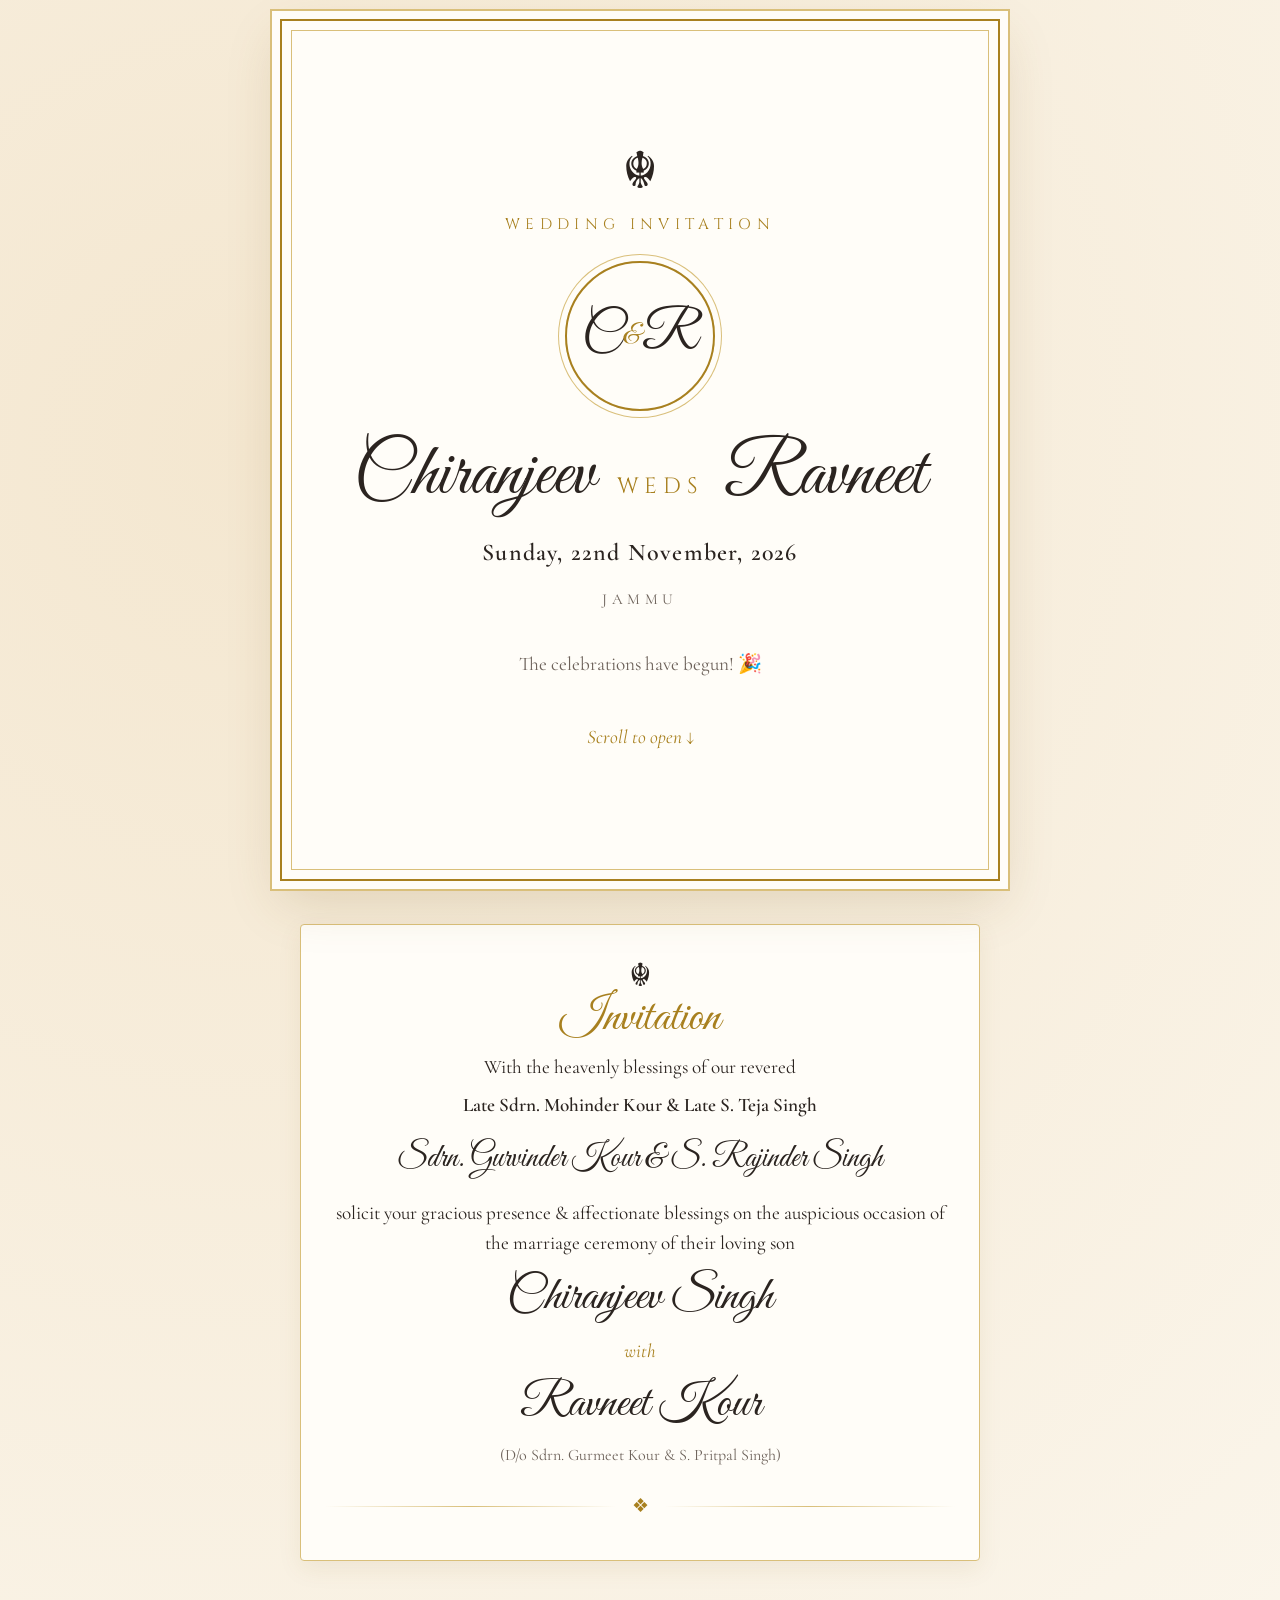
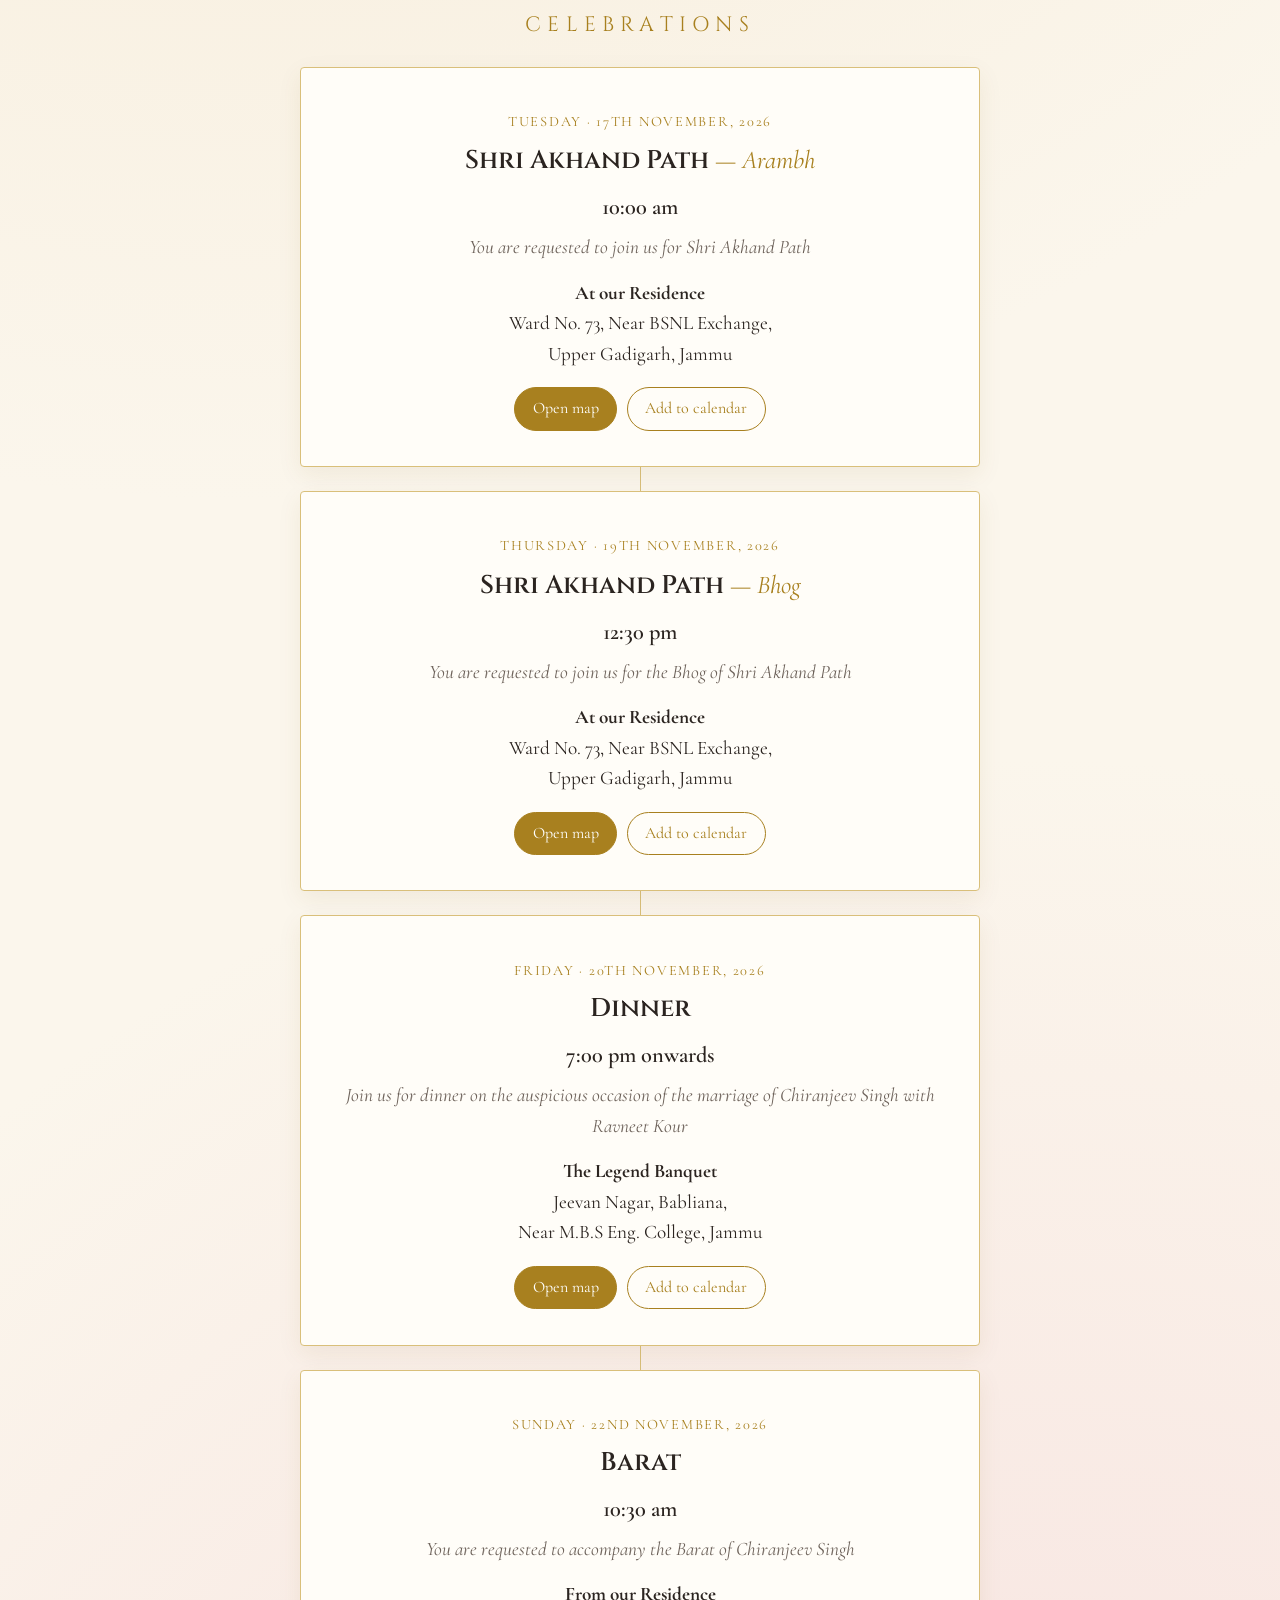
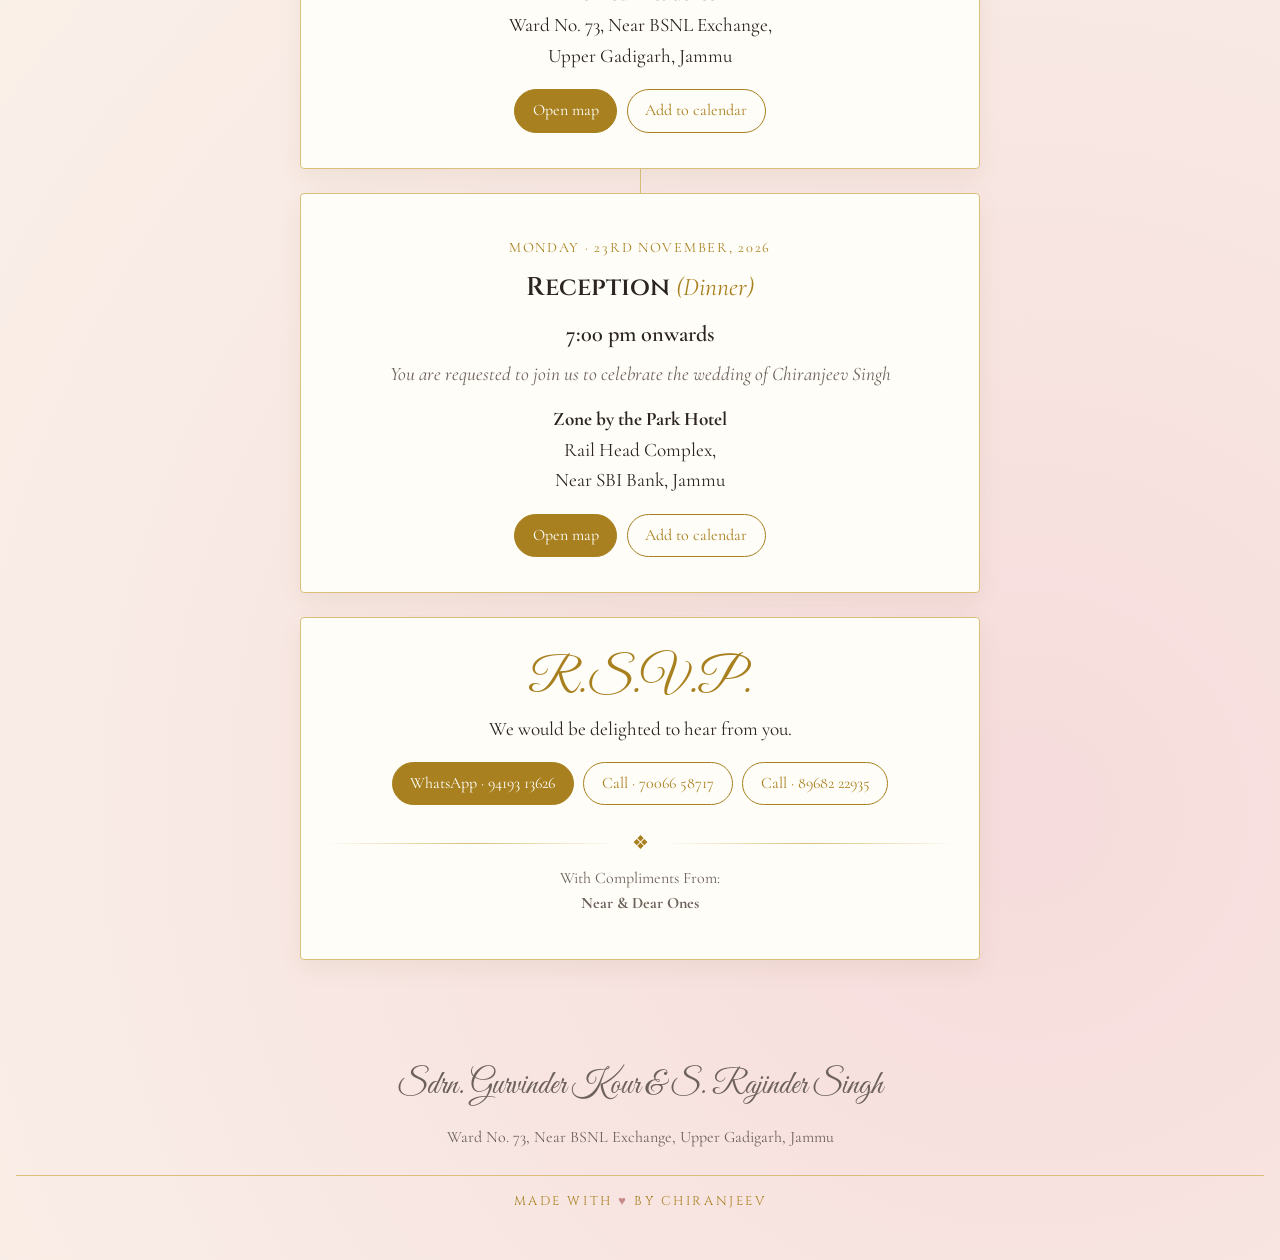
==== index.html @ e390019a "Update index.html" ====
<!DOCTYPE html>
<html lang="en">
<head>
  <meta charset="UTF-8">
  <meta name="viewport" content="width=device-width, initial-scale=1">
  <title>Chiranjeev weds Ravneet · Wedding Invitation</title>
  <meta name="description" content="You are warmly invited to the wedding of Chiranjeev Singh & Ravneet Kour — 17th to 23rd November, 2026, Jammu.">
  <meta name="robots" content="noindex, nofollow">
  <meta property="og:title" content="Chiranjeev weds Ravneet">
  <meta property="og:description" content="Wedding Invitation · 20th–23rd November, 2026 · Jammu">
  <meta property="og:type" content="website">
  <link rel="preconnect" href="https://fonts.googleapis.com">
  <link rel="preconnect" href="https://fonts.gstatic.com" crossorigin>
  <link href="https://fonts.googleapis.com/css2?family=Cormorant+Garamond:ital,wght@0,400;0,600;1,400&family=Great+Vibes&family=Cinzel:wght@400;600&display=swap" rel="stylesheet">
  <link rel="stylesheet" href="style.css">
</head>
<body>

  <!-- Cover -->
  <header class="cover">
    <div class="frame">
      <div class="khanda">☬</div>
      <p class="eyebrow">Wedding Invitation</p>
      <div class="monogram"><span>C</span><i>&amp;</i><span>R</span></div>
      <h1 class="names">Chiranjeev <small>weds</small> Ravneet</h1>
      <p class="date">Sunday, 22nd November, 2026</p>
      <p class="place">Jammu</p>
      <div id="countdown" class="countdown" aria-live="polite"></div>
      <a href="#invitation" class="scroll-hint">Scroll to open ↓</a>
    </div>
  </header>

  <main>
    <!-- Invitation text -->
    <section id="invitation" class="card reveal">
      <div class="khanda sm">☬</div>
      <h2 class="script">Invitation</h2>
      <p>With the heavenly blessings of our revered</p>
      <p class="strong">Late Sdrn. Mohinder Kour &amp; Late S. Teja Singh</p>
      <p class="script-line">Sdrn. Gurvinder Kour &amp; S. Rajinder Singh</p>
      <p>solicit your gracious presence &amp; affectionate blessings on the auspicious occasion of the marriage ceremony of their loving son</p>
      <p class="script-name">Chiranjeev Singh</p>
      <p class="with">with</p>
      <p class="script-name">Ravneet Kour</p>
      <p class="small">(D/o Sdrn. Gurmeet Kour &amp; S. Pritpal Singh)</p>
      <div class="divider"><span>❖</span></div>
    </section>

    <!-- Events -->
    <h2 class="section-title reveal">Celebrations</h2>
    <div class="timeline">

      <article class="event reveal" data-key="akhand-arambh">
        <p class="when">Tuesday · 17th November, 2026</p>
        <h3>Shri Akhand Path <em>— Arambh</em></h3>
        <p class="time">10:00 am</p>
        <p class="invite">You are requested to join us for Shri Akhand Path</p>
        <p class="venue"><b>At our Residence</b><br>Ward No. 73, Near BSNL Exchange,<br>Upper Gadigarh, Jammu</p>
        <div class="actions">
          <a class="btn" target="_blank" rel="noopener" data-map="MRFR+88R, RS Pura Rd, Satwari, Jeevan Nagar, Jammu, Jammu and Kashmir 181101">Open map</a>
          <button class="btn ghost" data-cal="akhand-arambh">Add to calendar</button>
        </div>
      </article>

      <article class="event reveal" data-key="akhand-bhog">
        <p class="when">Thursday · 19th November, 2026</p>
        <h3>Shri Akhand Path <em>— Bhog</em></h3>
        <p class="time">12:30 pm</p>
        <p class="invite">You are requested to join us for the Bhog of Shri Akhand Path</p>
        <p class="venue"><b>At our Residence</b><br>Ward No. 73, Near BSNL Exchange,<br>Upper Gadigarh, Jammu</p>
        <div class="actions">
          <a class="btn" target="_blank" rel="noopener" data-map="MRFR+88R, RS Pura Rd, Satwari, Jeevan Nagar, Jammu, Jammu and Kashmir 181101">Open map</a>
          <button class="btn ghost" data-cal="akhand-bhog">Add to calendar</button>
        </div>
      </article>

      <article class="event reveal" data-key="dinner">
        <p class="when">Friday · 20th November, 2026</p>
        <h3>Dinner</h3>
        <p class="time">7:00 pm onwards</p>
        <p class="invite">Join us for dinner on the auspicious occasion of the marriage of Chiranjeev Singh with Ravneet Kour</p>
        <p class="venue"><b>The Legend Banquet</b><br>Jeevan Nagar, Babliana,<br>Near M.B.S Eng. College, Jammu</p>
        <div class="actions">
          <a class="btn" target="_blank" rel="noopener" data-map="The Legend Banquet, Jeevan Nagar, Babliana, Near MBS Engineering College, Jammu">Open map</a>
          <button class="btn ghost" data-cal="dinner">Add to calendar</button>
        </div>
      </article>

      <article class="event reveal" data-key="barat">
        <p class="when">Sunday · 22nd November, 2026</p>
        <h3>Barat</h3>
        <p class="time">10:30 am</p>
        <p class="invite">You are requested to accompany the Barat of Chiranjeev Singh</p>
        <p class="venue"><b>From our Residence</b><br>Ward No. 73, Near BSNL Exchange,<br>Upper Gadigarh, Jammu</p>
        <div class="actions">
          <a class="btn" target="_blank" rel="noopener" data-map="MRFR+88R, RS Pura Rd, Satwari, Jeevan Nagar, Jammu, Jammu and Kashmir 181101">Open map</a>
          <button class="btn ghost" data-cal="barat">Add to calendar</button>
        </div>
      </article>

      <article class="event reveal" data-key="reception">
        <p class="when">Monday · 23rd November, 2026</p>
        <h3>Reception <em>(Dinner)</em></h3>
        <p class="time">7:00 pm onwards</p>
        <p class="invite">You are requested to join us to celebrate the wedding of Chiranjeev Singh</p>
        <p class="venue"><b>Zone by the Park Hotel</b><br>Rail Head Complex,<br>Near SBI Bank, Jammu</p>
        <div class="actions">
          <a class="btn" target="_blank" rel="noopener" data-map="Zone by The Park Hotel, Rail Head Complex, Near SBI Bank, Jammu">Open map</a>
          <button class="btn ghost" data-cal="reception">Add to calendar</button>
        </div>
      </article>
    </div>

    <!-- RSVP -->
    <section class="card reveal" id="rsvp">
      <h2 class="script">R.S.V.P.</h2>
      <p>We would be delighted to hear from you.</p>
      <div class="actions center">
        <a class="btn" data-wa="919419313626">WhatsApp · 94193 13626</a>
        <a class="btn ghost" href="tel:+917006658717">Call · 70066 58717</a>
        <a class="btn ghost" href="tel:+918968222935">Call · 89682 22935</a>
      </div>
      <div class="divider"><span>❖</span></div>
      <p class="small">With Compliments From:<br><b>Near &amp; Dear Ones</b></p>
    </section>
  </main>

  <footer>
    <p class="script-line">Sdrn. Gurvinder Kour &amp; S. Rajinder Singh</p>
    <p class="small">Ward No. 73, Near BSNL Exchange, Upper Gadigarh, Jammu</p>
    <p class="credit">Made with <span class="heart">♥</span> by Chiranjeev</p>
  </footer>

  <script src="script.js"></script>
</body>
</html>
---- style.css ----
:root {
  --ivory: #fbf6ec;
  --paper: #fffdf8;
  --gold: #a8801f;
  --gold-soft: #d9bf7a;
  --rose: #c98a8a;
  --ink: #2b2420;
  --muted: #6d625a;
}

* { box-sizing: border-box; margin: 0; padding: 0; }
html { scroll-behavior: smooth; }

body {
  font-family: "Cormorant Garamond", Georgia, serif;
  font-size: 1.2rem;
  line-height: 1.6;
  color: var(--ink);
  background:
    radial-gradient(circle at 20% 10%, #f4e7d0 0, transparent 40%),
    radial-gradient(circle at 80% 90%, #f6dcdc 0, transparent 40%),
    var(--ivory);
  text-align: center;
}

.script, .script-line, .script-name, .names { font-family: "Great Vibes", cursive; font-weight: 400; }

/* ---------- Cover ---------- */
.cover {
  min-height: 100vh;
  display: grid;
  place-items: center;
  padding: 1.2rem;
}

.frame {
  width: min(100%, 720px);
  min-height: calc(100vh - 2.4rem);
  padding: 2.5rem 1.5rem;
  background: var(--paper);
  border: 2px solid var(--gold);
  outline: 1px solid var(--gold-soft);
  outline-offset: -12px;
  box-shadow: 0 0 0 8px var(--paper), 0 0 0 10px var(--gold-soft), 0 20px 50px rgba(120, 90, 30, .18);
  display: flex;
  flex-direction: column;
  align-items: center;
  justify-content: center;
  gap: .9rem;
  animation: fade 1.4s ease both;
}

.khanda { font-size: 3.2rem; color: var(--ink); line-height: 1; }
.khanda.sm { font-size: 2rem; }

.eyebrow {
  font-family: "Cinzel", serif;
  letter-spacing: .35em;
  font-size: .95rem;
  color: var(--gold);
  text-transform: uppercase;
}

.monogram {
  width: 150px; height: 150px;
  border-radius: 50%;
  border: 2px solid var(--gold);
  box-shadow: 0 0 0 6px var(--paper), 0 0 0 7px var(--gold-soft);
  display: flex; align-items: center; justify-content: center; gap: .1rem;
  font-family: "Great Vibes", cursive;
  font-size: 3.4rem;
  color: var(--ink);
  margin: .6rem 0;
}
.monogram i { font-size: 1.8rem; color: var(--gold); font-style: normal; }

.names { font-size: clamp(2.6rem, 9vw, 4.6rem); line-height: 1.15; }
.names small { font-family: "Cinzel", serif; font-size: .3em; letter-spacing: .25em; color: var(--gold); text-transform: uppercase; padding: 0 .4em; }

.date { font-size: 1.5rem; font-weight: 600; letter-spacing: .05em; }
.place { color: var(--muted); letter-spacing: .3em; text-transform: uppercase; font-size: .95rem; }

.countdown { display: flex; gap: .8rem; margin-top: 1rem; flex-wrap: wrap; justify-content: center; }
.countdown div {
  min-width: 68px; padding: .5rem .3rem;
  border: 1px solid var(--gold-soft); border-radius: 6px;
  font-size: .8rem; text-transform: uppercase; letter-spacing: .15em; color: var(--muted);
}
.countdown b { display: block; font-family: "Cinzel", serif; font-size: 1.6rem; color: var(--gold); letter-spacing: 0; }
.countdown .done { border: none; font-size: 1.2rem; text-transform: none; letter-spacing: 0; }

.scroll-hint { margin-top: 1.2rem; color: var(--gold); text-decoration: none; font-style: italic; animation: bob 2s ease-in-out infinite; }

/* ---------- Content ---------- */
main { width: min(100% - 2rem, 680px); margin: 0 auto; padding-bottom: 2rem; }

.card, .event {
  background: var(--paper);
  border: 1px solid var(--gold-soft);
  border-radius: 4px;
  padding: 2.2rem 1.5rem;
  margin: 1.5rem 0;
  box-shadow: 0 8px 24px rgba(120, 90, 30, .08);
}
.card p, .event p { margin: .45rem 0; }
.card .script { font-size: 3rem; color: var(--gold); line-height: 1.1; }
.strong { font-weight: 600; }
.script-line { font-size: 2rem; margin: .8rem 0 !important; }
.script-name { font-size: 3rem; line-height: 1.2; margin: .6rem 0 !important; }
.with { font-style: italic; color: var(--gold); }
.small { font-size: 1rem; color: var(--muted); }

.divider { margin: 1.4rem 0 .2rem; color: var(--gold); display: flex; align-items: center; gap: 1rem; }
.divider::before, .divider::after { content: ""; flex: 1; height: 1px; background: linear-gradient(90deg, transparent, var(--gold-soft), transparent); }

.section-title { font-family: "Cinzel", serif; font-weight: 400; letter-spacing: .3em; text-transform: uppercase; font-size: 1.3rem; color: var(--gold); margin: 3rem 0 1rem; }

.timeline { position: relative; }
.timeline::before { content: ""; position: absolute; left: 50%; top: 0; bottom: 0; width: 1px; background: var(--gold-soft); z-index: -1; }
.event h3 { font-family: "Cinzel", serif; font-weight: 600; font-size: 1.6rem; color: var(--ink); margin: .3rem 0; }
.event h3 em { font-family: "Cormorant Garamond", serif; font-weight: 400; color: var(--gold); }
.when { color: var(--gold); letter-spacing: .12em; text-transform: uppercase; font-size: .9rem; }
.time { font-size: 1.4rem; font-weight: 600; }
.invite { font-style: italic; color: var(--muted); }
.venue { margin-top: .9rem !important; }

.actions { display: flex; gap: .6rem; justify-content: center; flex-wrap: wrap; margin-top: 1.1rem; }
.btn {
  font: inherit; font-size: 1rem; cursor: pointer;
  padding: .5rem 1.1rem; border-radius: 999px;
  border: 1px solid var(--gold); background: var(--gold); color: #fff;
  text-decoration: none; transition: transform .15s, box-shadow .15s;
}
.btn.ghost { background: transparent; color: var(--gold); }
.btn:hover { transform: translateY(-2px); box-shadow: 0 6px 14px rgba(168, 128, 31, .25); }

footer { padding: 2rem 1rem 3rem; color: var(--muted); }
.heart { color: var(--rose); }
.credit { margin-top: 1.5rem; padding-top: 1rem; border-top: 1px solid var(--gold-soft); font-family: "Cinzel", serif; font-size: .8rem; letter-spacing: .2em; text-transform: uppercase; color: var(--gold); }

/* ---------- Animation ---------- */
.reveal { opacity: 0; transform: translateY(24px); transition: opacity .9s ease, transform .9s ease; }
.reveal.in { opacity: 1; transform: none; }
@keyframes fade { from { opacity: 0; transform: scale(.98); } to { opacity: 1; transform: none; } }
@keyframes bob { 50% { transform: translateY(6px); } }

@media (prefers-reduced-motion: reduce) {
  * { animation: none !important; transition: none !important; }
  .reveal { opacity: 1; transform: none; }
}

@media (max-width: 480px) {
  body { font-size: 1.1rem; }
  .monogram { width: 120px; height: 120px; font-size: 2.8rem; }
}
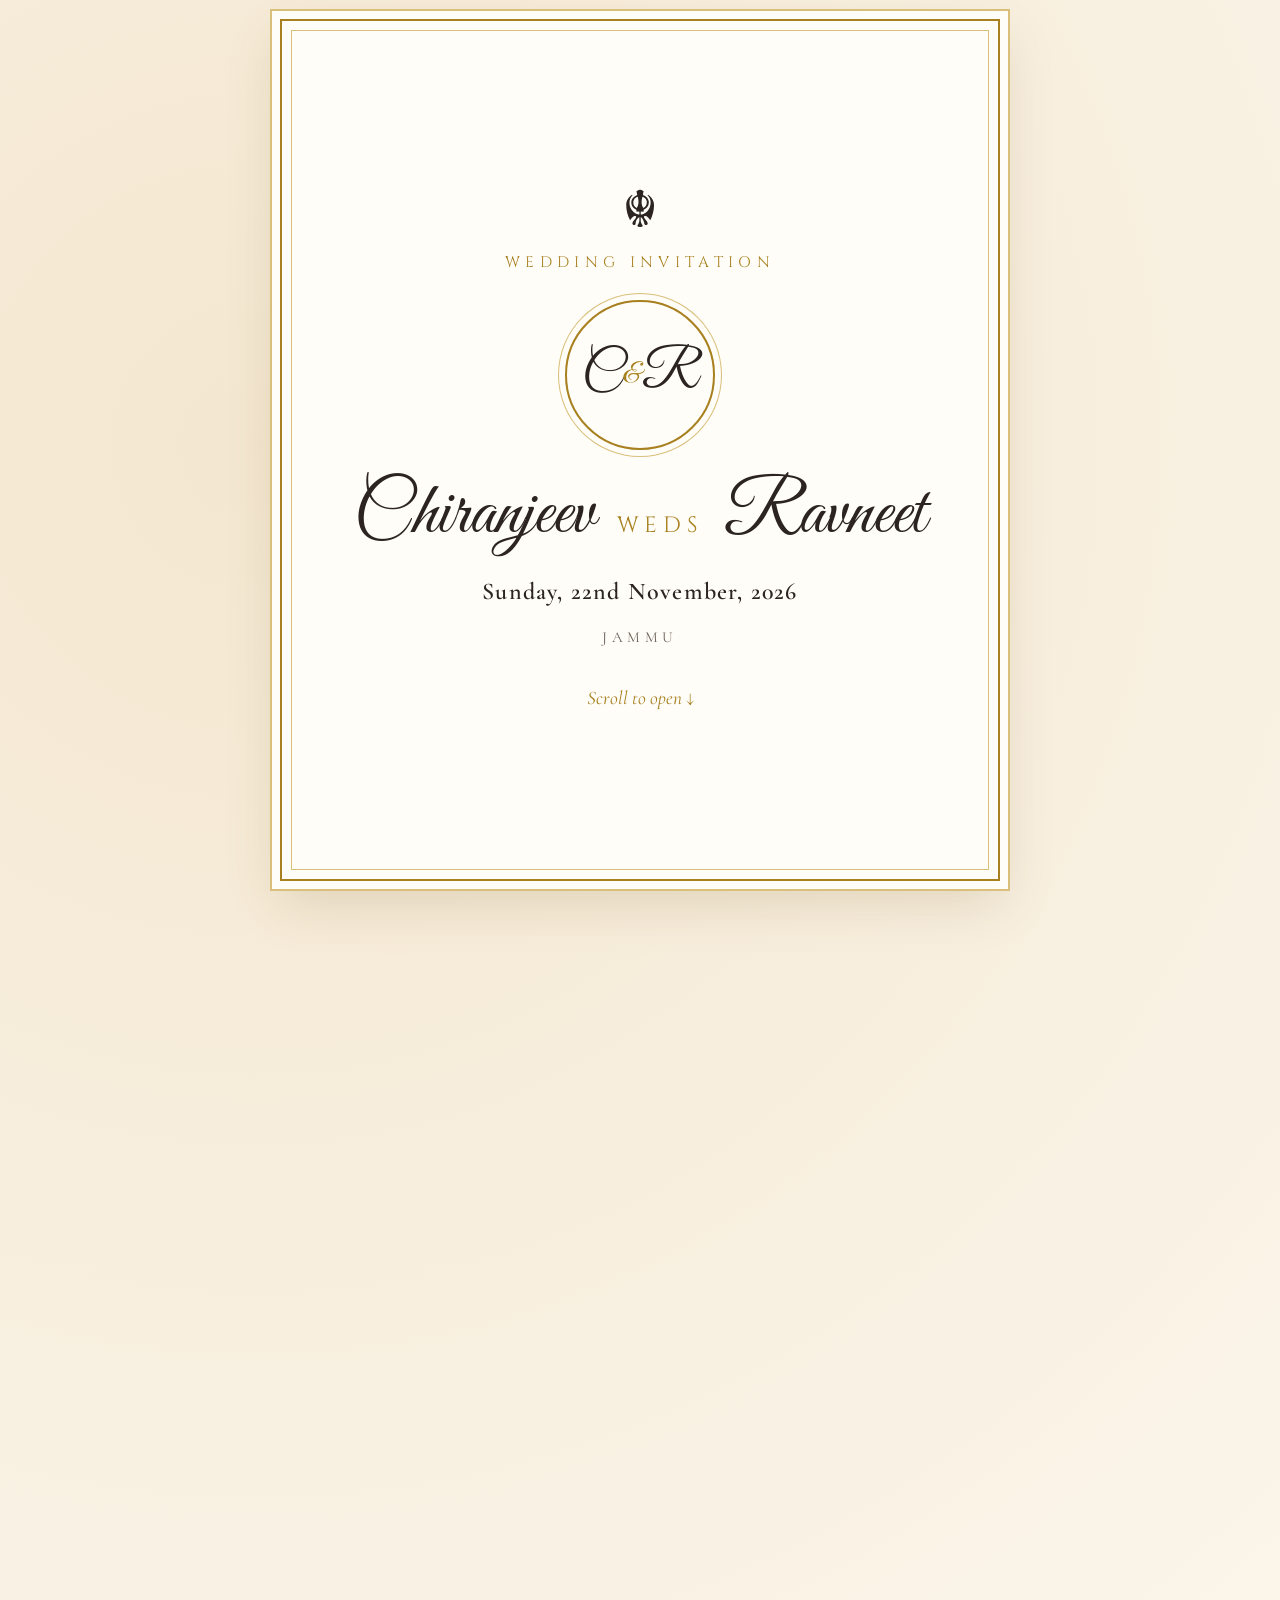
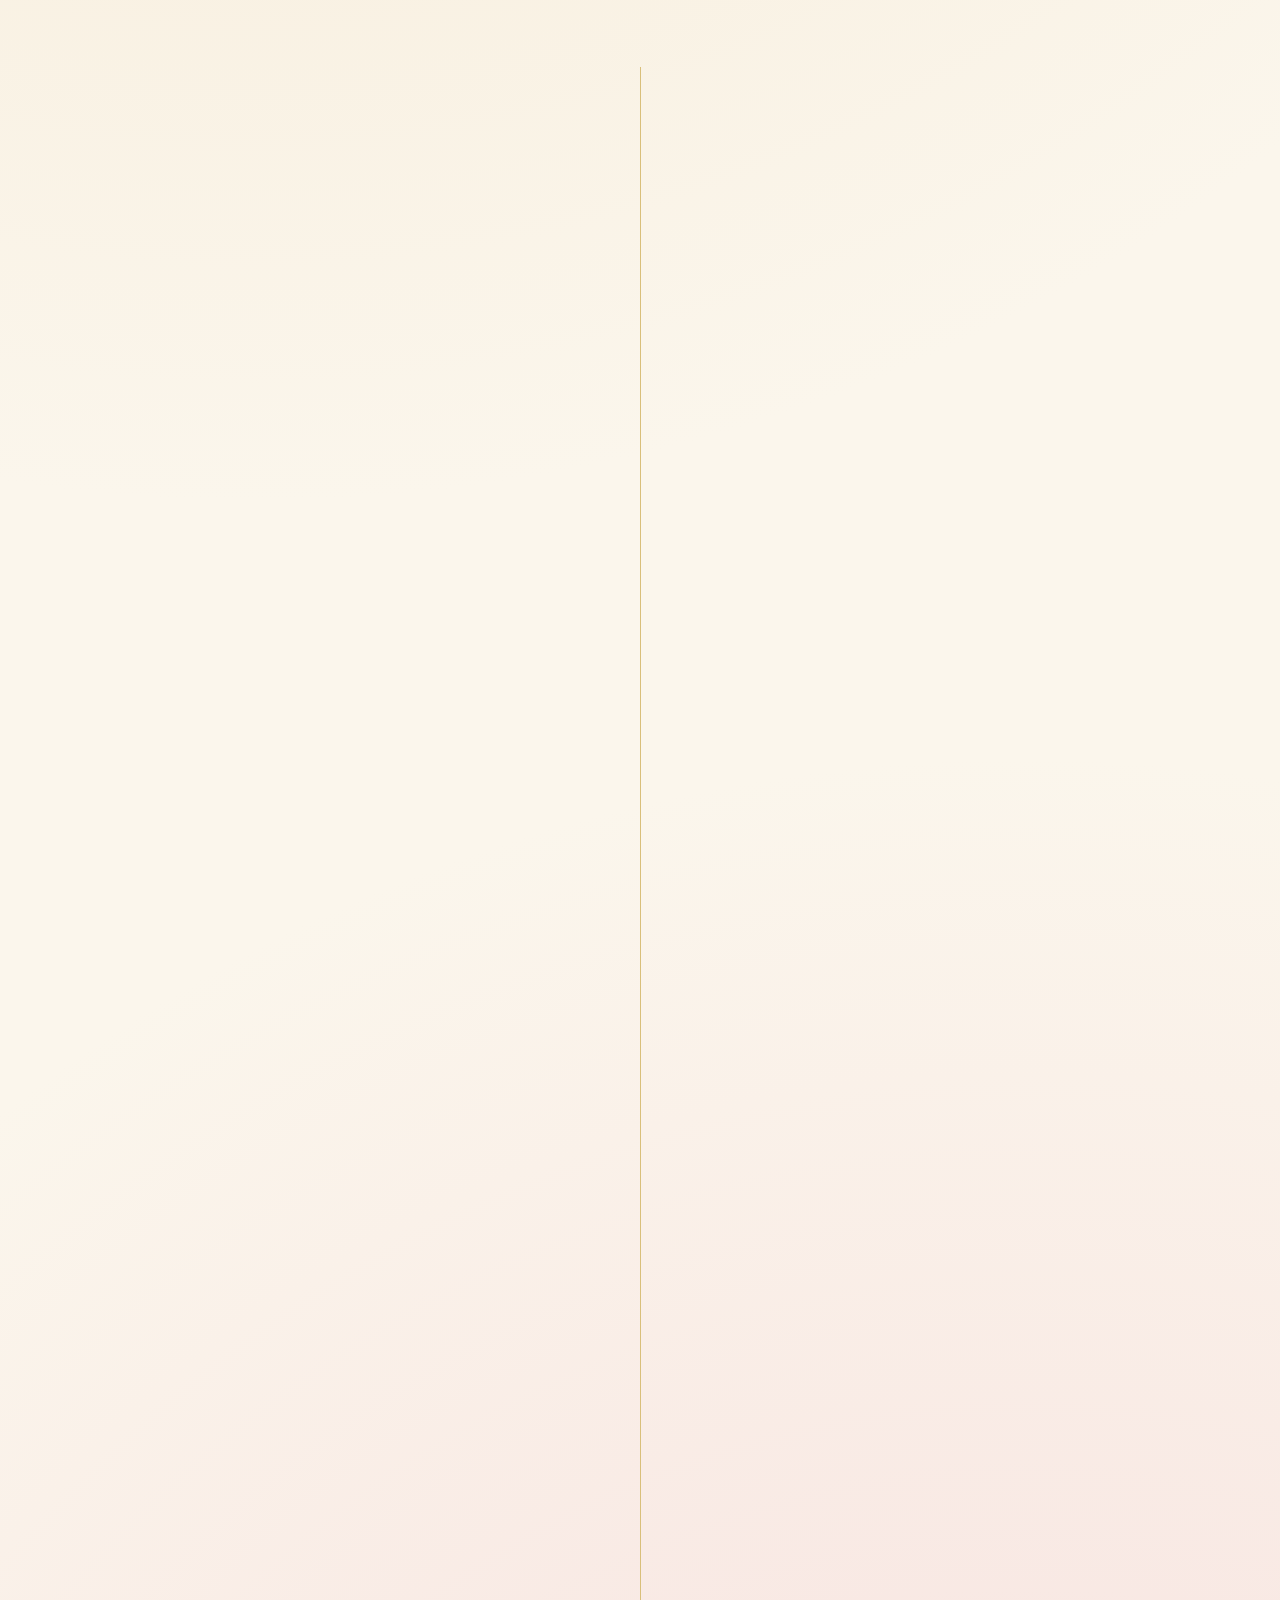
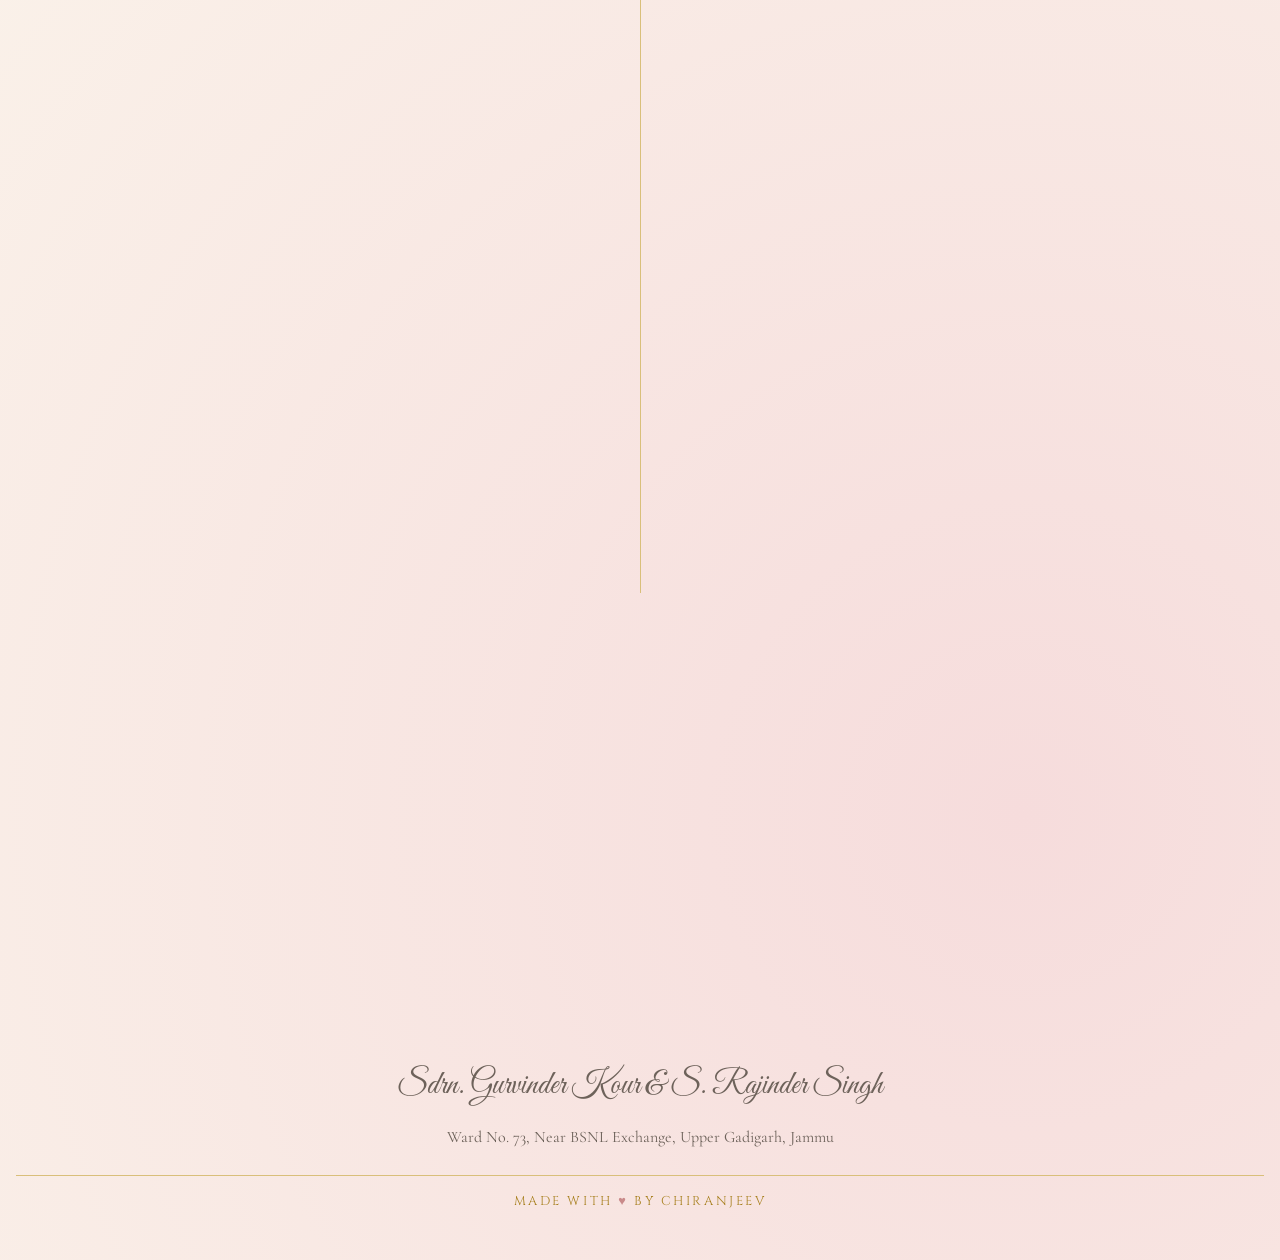
==== commit b2bc9288: "Update index.html" ====
--- a/index.html
+++ b/index.html
@@ -25,7 +25,10 @@
       <h1 class="names">Chiranjeev <small>weds</small> Ravneet</h1>
       <p class="date">Sunday, 22nd November, 2026</p>
       <p class="place">Jammu</p>
-      <div id="countdown" class="countdown" aria-live="polite"></div>
+      <div id="guest" class="guest" hidden>
+        <p class="guest-name"></p>
+        <p class="guest-sub"></p>
+      </div>
       <a href="#invitation" class="scroll-hint">Scroll to open ↓</a>
     </div>
   </header>
@@ -57,7 +60,7 @@
         <p class="invite">You are requested to join us for Shri Akhand Path</p>
         <p class="venue"><b>At our Residence</b><br>Ward No. 73, Near BSNL Exchange,<br>Upper Gadigarh, Jammu</p>
         <div class="actions">
-          <a class="btn" target="_blank" rel="noopener" data-map="MRFR+88R, RS Pura Rd, Satwari, Jeevan Nagar, Jammu, Jammu and Kashmir 181101">Open map</a>
+          <a class="btn" target="_blank" rel="noopener" data-map="MRFR+88R HARNAZ TRADERS, RS Pura Rd, Satwari, Jeevan Nagar, Jammu, Jammu and Kashmir 181101">Open map</a>
           <button class="btn ghost" data-cal="akhand-arambh">Add to calendar</button>
         </div>
       </article>
@@ -69,7 +72,7 @@
         <p class="invite">You are requested to join us for the Bhog of Shri Akhand Path</p>
         <p class="venue"><b>At our Residence</b><br>Ward No. 73, Near BSNL Exchange,<br>Upper Gadigarh, Jammu</p>
         <div class="actions">
-          <a class="btn" target="_blank" rel="noopener" data-map="MRFR+88R, RS Pura Rd, Satwari, Jeevan Nagar, Jammu, Jammu and Kashmir 181101">Open map</a>
+          <a class="btn" target="_blank" rel="noopener" data-map="MRFR+88R HARNAZ TRADERS, RS Pura Rd, Satwari, Jeevan Nagar, Jammu, Jammu and Kashmir 181101">Open map</a>
           <button class="btn ghost" data-cal="akhand-bhog">Add to calendar</button>
         </div>
       </article>
@@ -93,7 +96,7 @@
         <p class="invite">You are requested to accompany the Barat of Chiranjeev Singh</p>
         <p class="venue"><b>From our Residence</b><br>Ward No. 73, Near BSNL Exchange,<br>Upper Gadigarh, Jammu</p>
         <div class="actions">
-          <a class="btn" target="_blank" rel="noopener" data-map="MRFR+88R, RS Pura Rd, Satwari, Jeevan Nagar, Jammu, Jammu and Kashmir 181101">Open map</a>
+          <a class="btn" target="_blank" rel="noopener" data-map="MRFR+88R HARNAZ TRADERS, RS Pura Rd, Satwari, Jeevan Nagar, Jammu, Jammu and Kashmir 181101">Open map</a>
           <button class="btn ghost" data-cal="barat">Add to calendar</button>
         </div>
       </article>
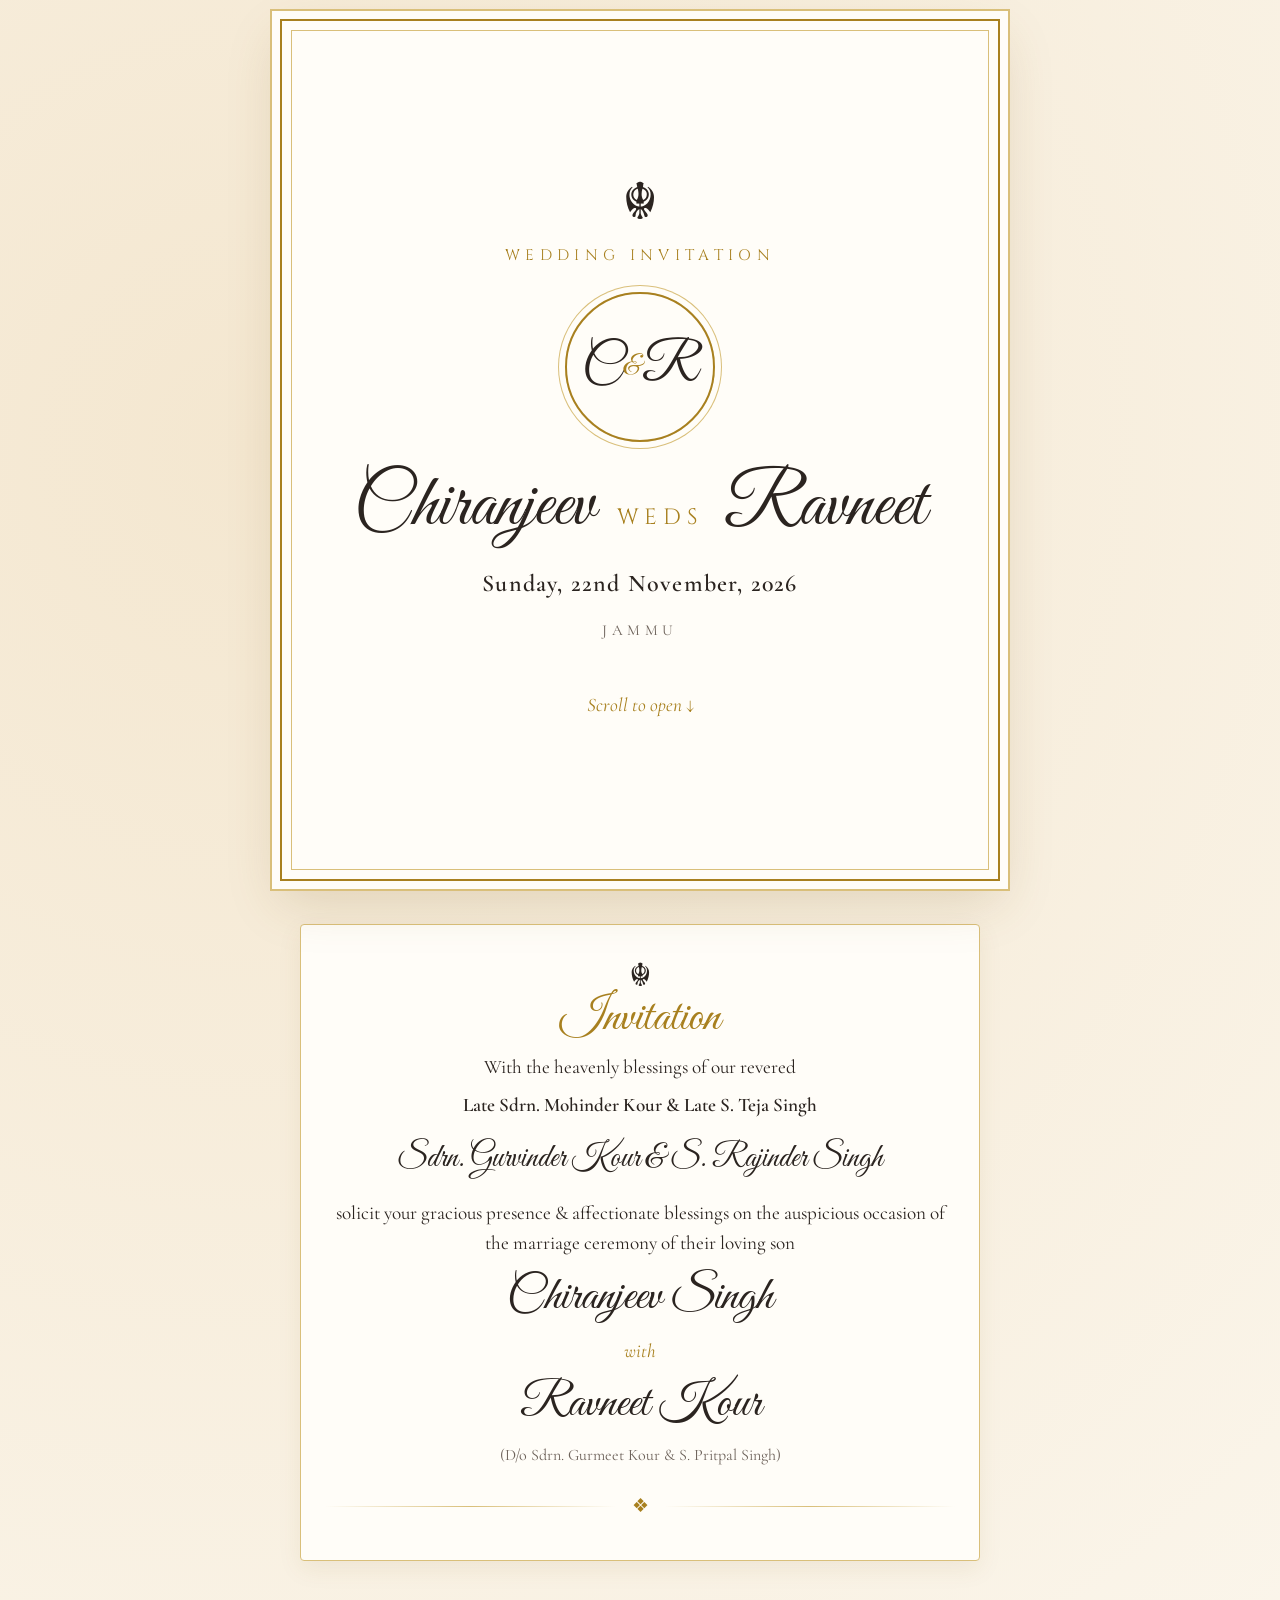
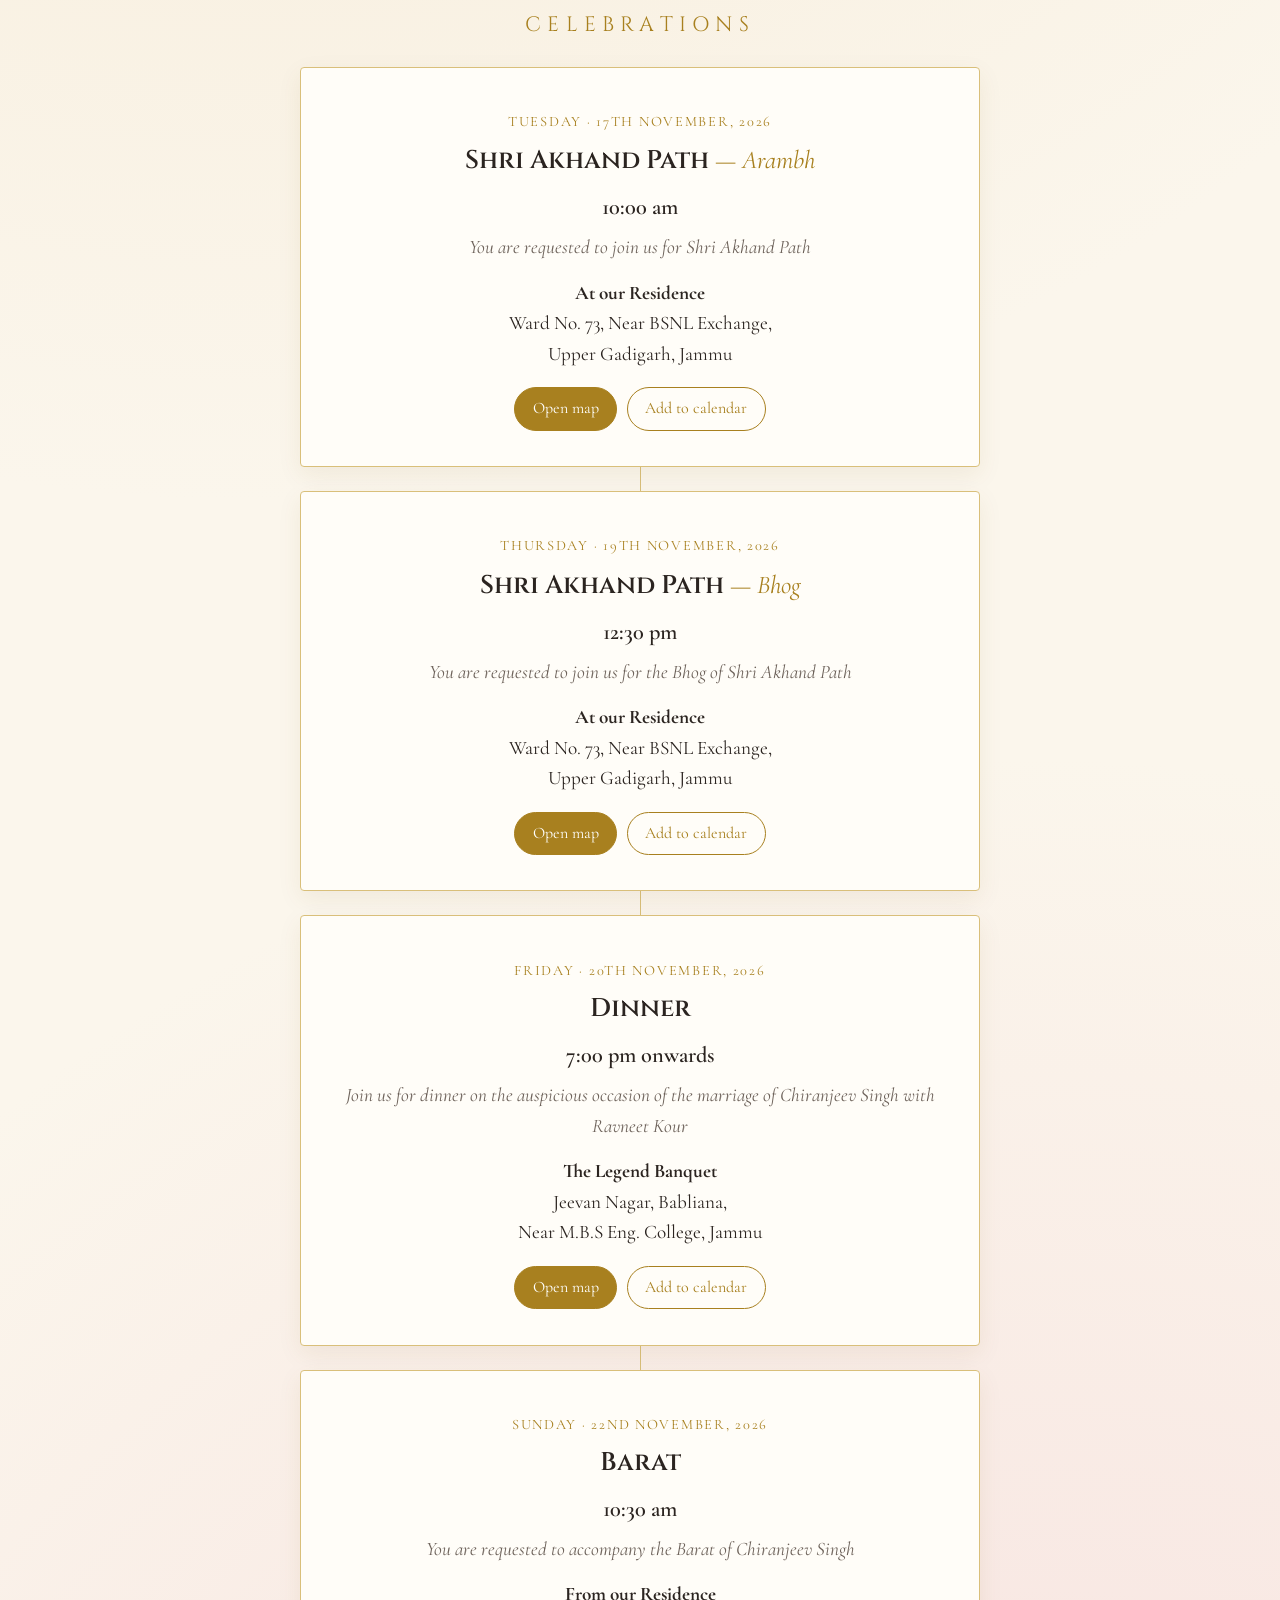
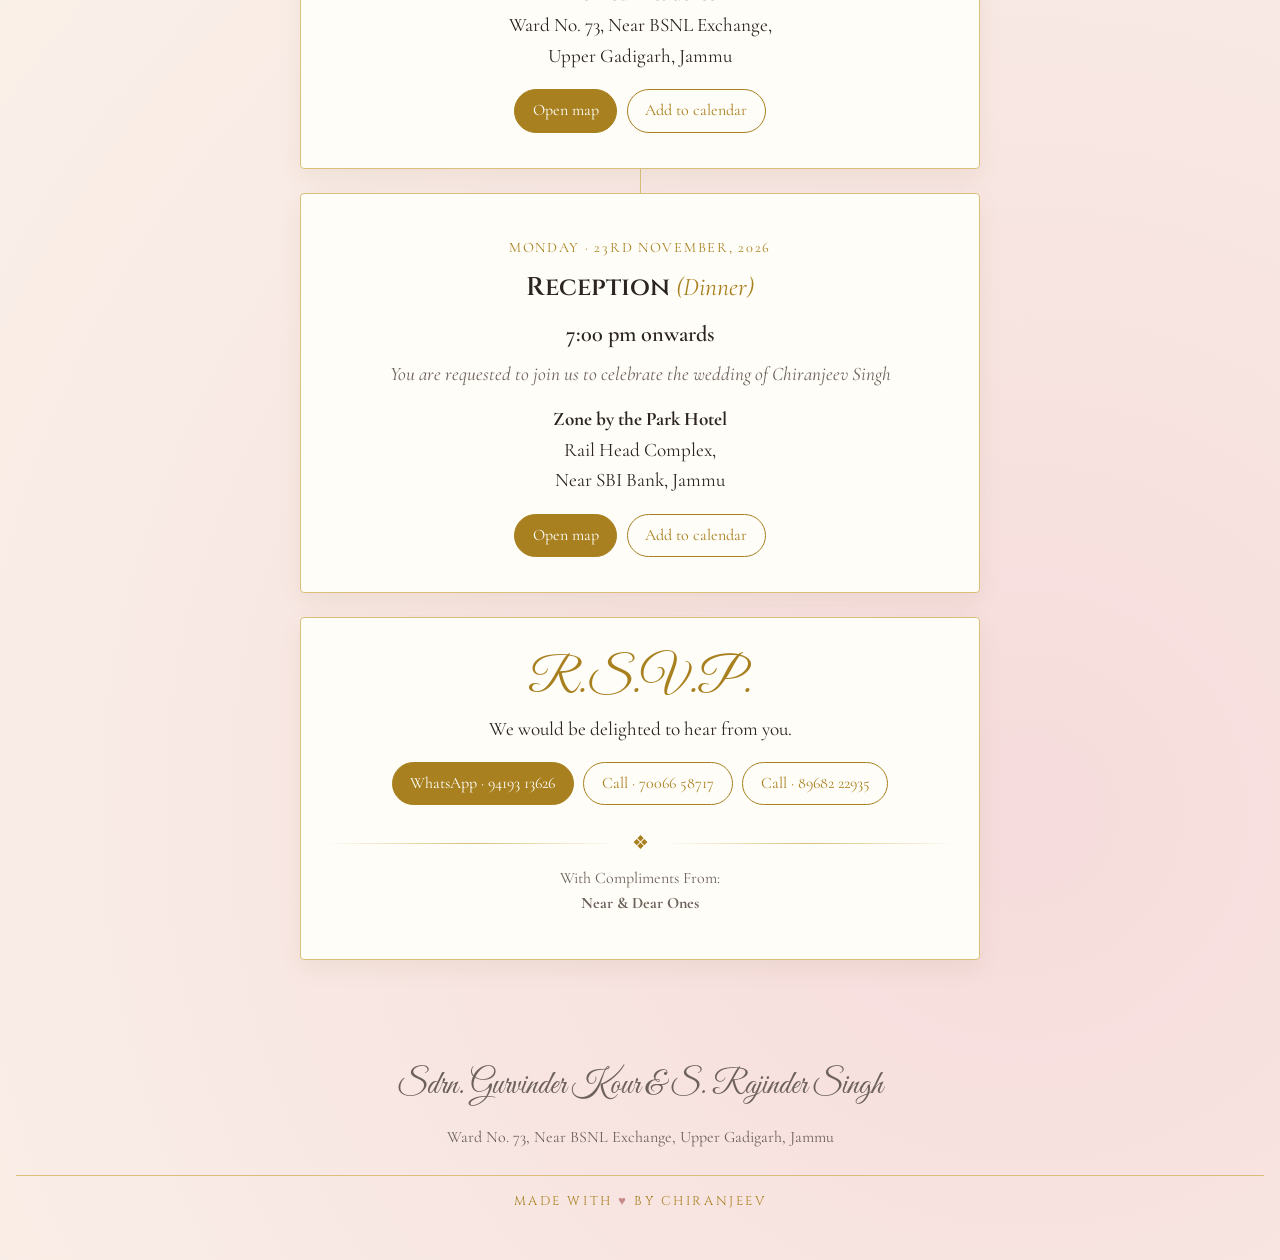
==== commit 4b7a9684: "Update index.html" ====
--- a/index.html
+++ b/index.html
@@ -25,10 +25,7 @@
       <h1 class="names">Chiranjeev <small>weds</small> Ravneet</h1>
       <p class="date">Sunday, 22nd November, 2026</p>
       <p class="place">Jammu</p>
-      <div id="guest" class="guest" hidden>
-        <p class="guest-name"></p>
-        <p class="guest-sub"></p>
-      </div>
+      <div id="countdown" class="countdown" aria-live="polite"></div>
       <a href="#invitation" class="scroll-hint">Scroll to open ↓</a>
     </div>
   </header>
--- a/style.css
+++ b/style.css
@@ -80,14 +80,10 @@
 .date { font-size: 1.5rem; font-weight: 600; letter-spacing: .05em; }
 .place { color: var(--muted); letter-spacing: .3em; text-transform: uppercase; font-size: .95rem; }
 
-.countdown { display: flex; gap: .8rem; margin-top: 1rem; flex-wrap: wrap; justify-content: center; }
-.countdown div {
-  min-width: 68px; padding: .5rem .3rem;
-  border: 1px solid var(--gold-soft); border-radius: 6px;
-  font-size: .8rem; text-transform: uppercase; letter-spacing: .15em; color: var(--muted);
-}
-.countdown b { display: block; font-family: "Cinzel", serif; font-size: 1.6rem; color: var(--gold); letter-spacing: 0; }
-.countdown .done { border: none; font-size: 1.2rem; text-transform: none; letter-spacing: 0; }
+.guest { margin-top: 1rem; padding: .8rem 1.5rem 0; border-top: 1px solid var(--gold-soft); }
+.guest[hidden] { display: none; }
+.guest-name { font-family: "Great Vibes", cursive; font-size: clamp(1.9rem, 6vw, 2.6rem); line-height: 1.2; color: var(--ink); }
+.guest-sub { font-family: "Cinzel", serif; letter-spacing: .3em; font-size: 1rem; color: var(--gold); }
 
 .scroll-hint { margin-top: 1.2rem; color: var(--gold); text-decoration: none; font-style: italic; animation: bob 2s ease-in-out infinite; }
 
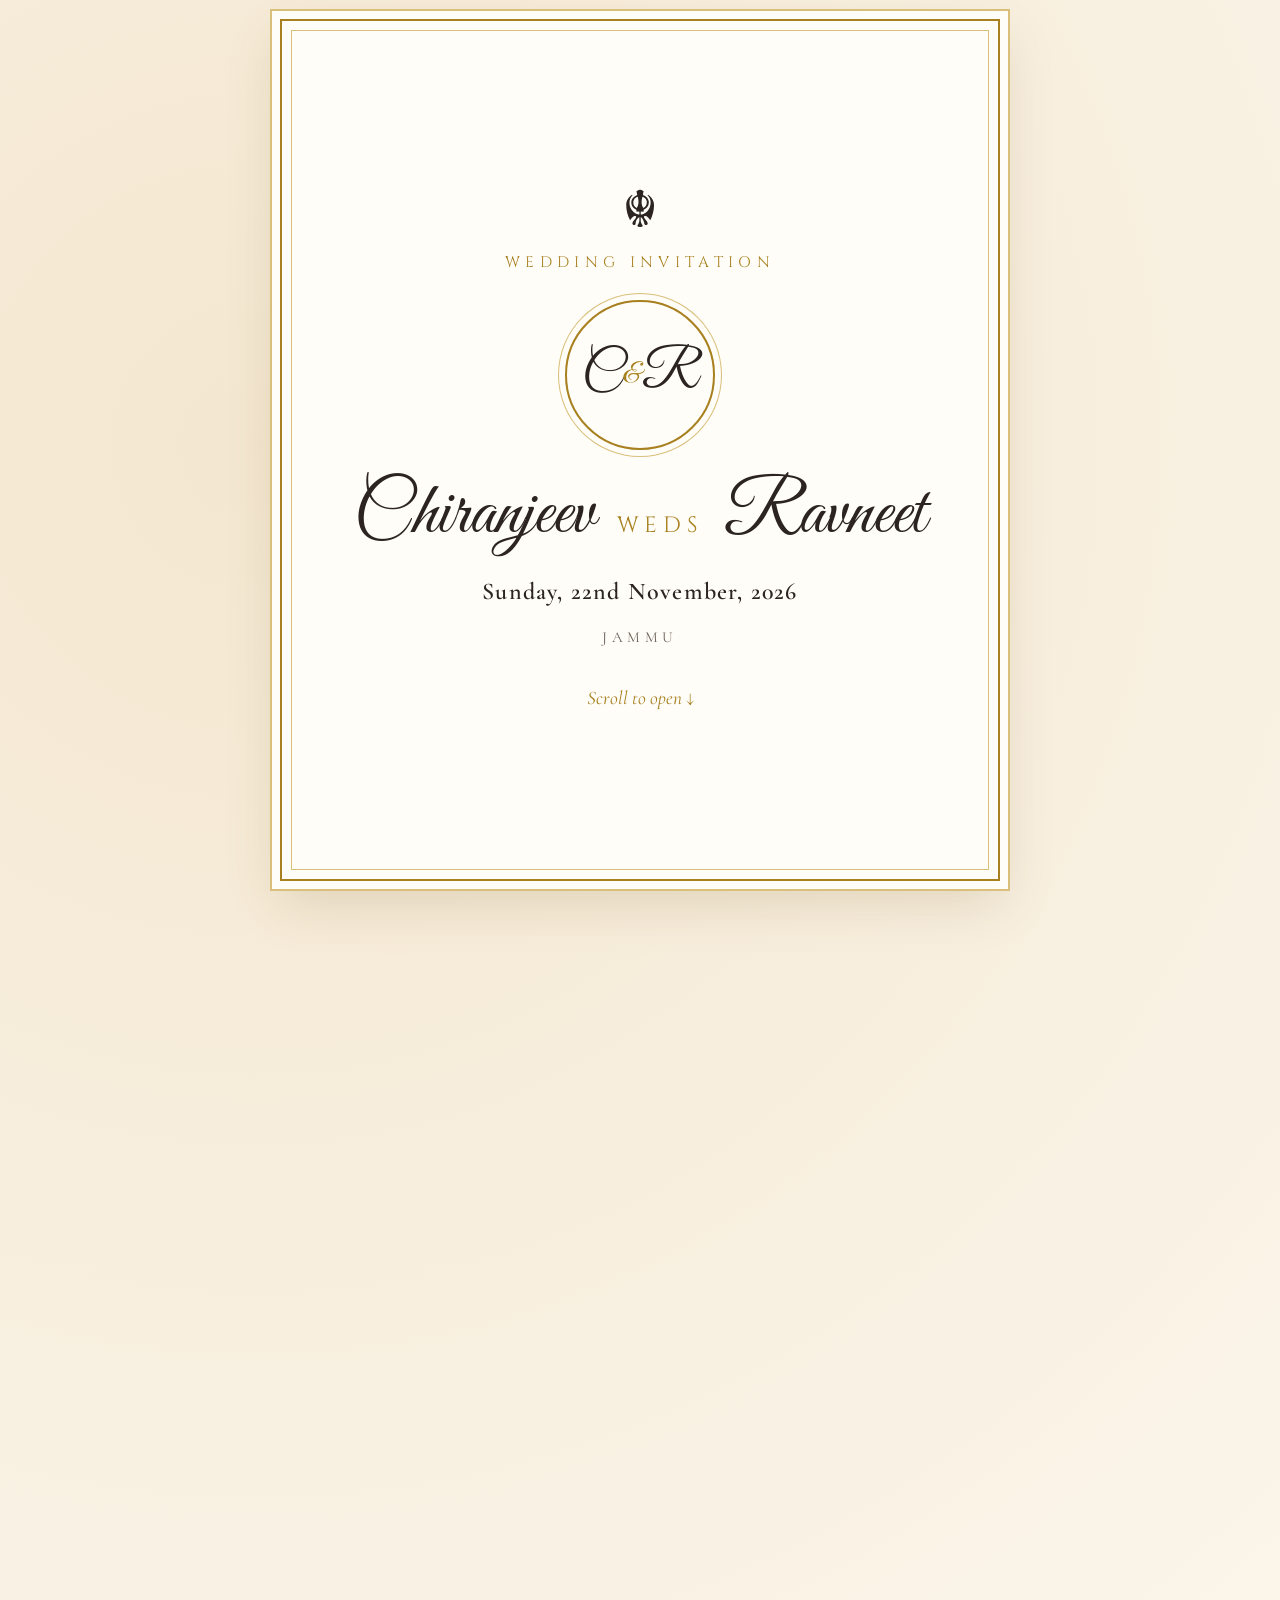
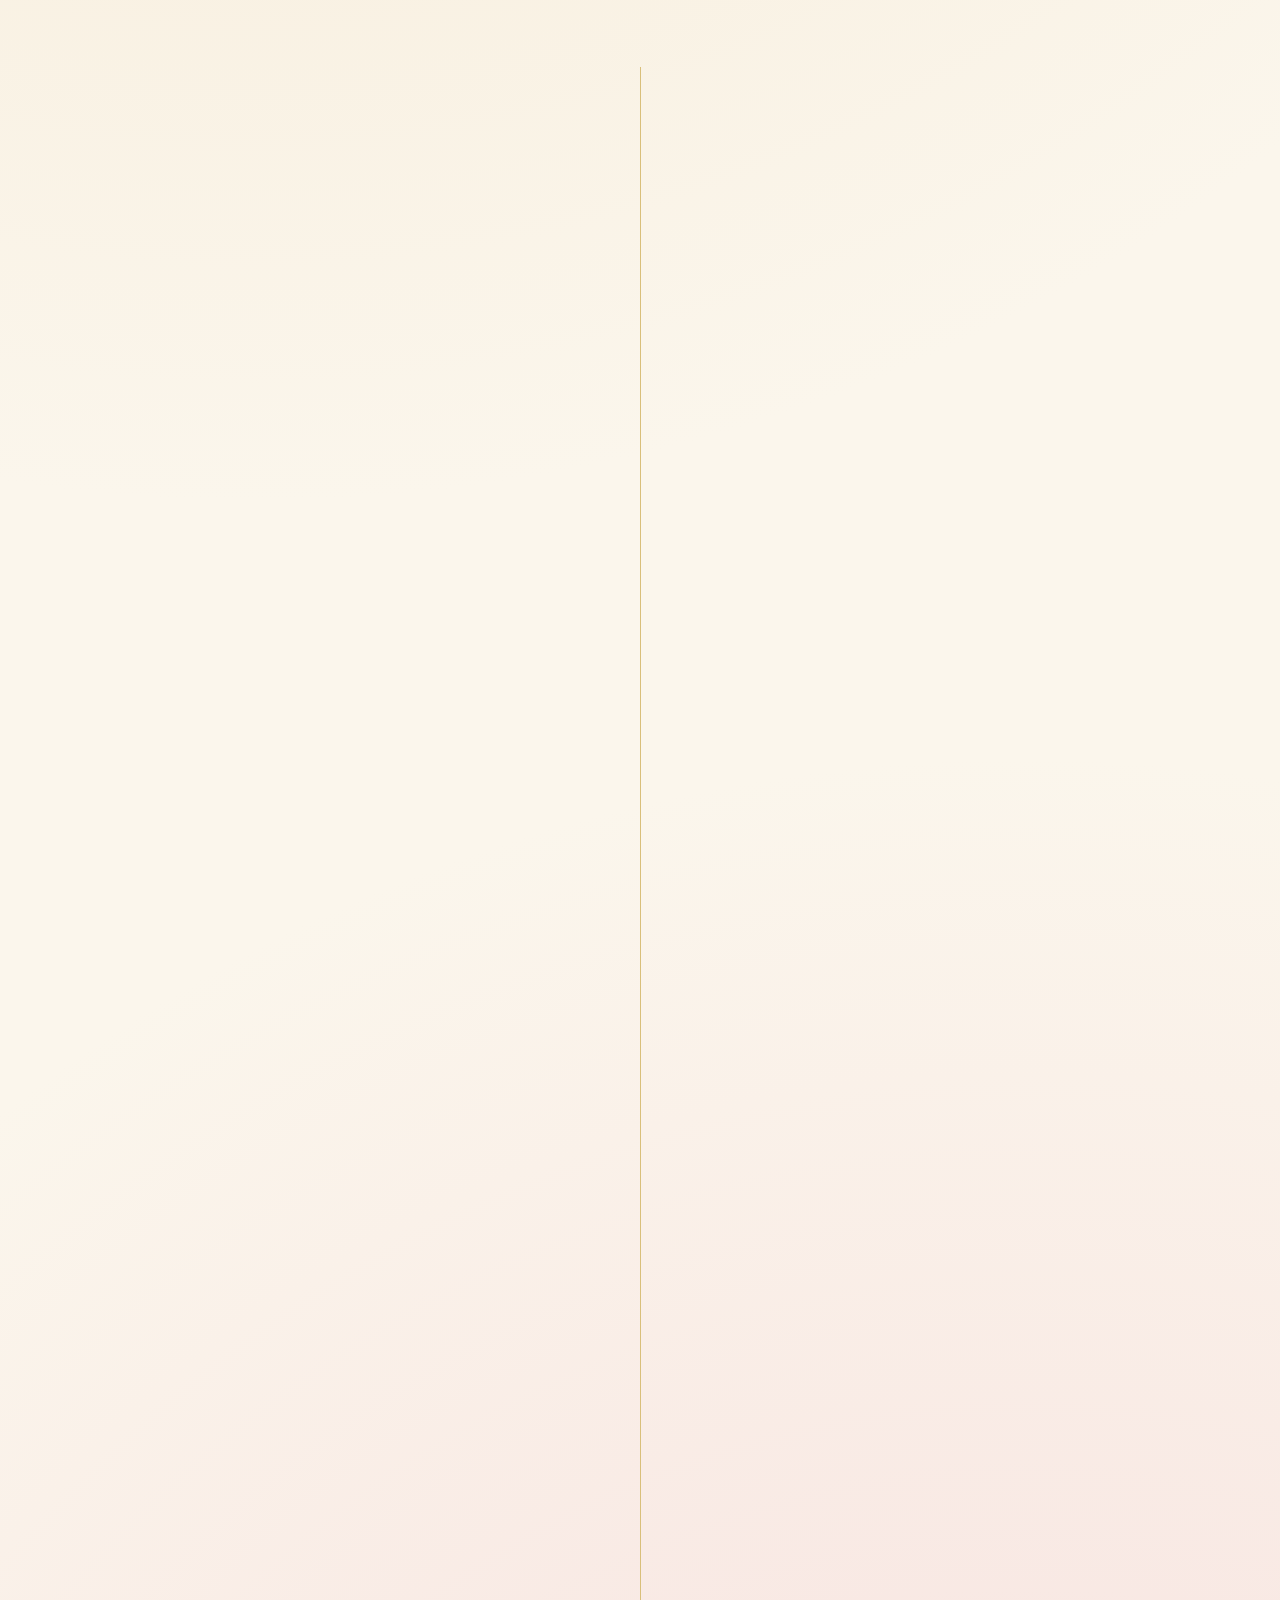
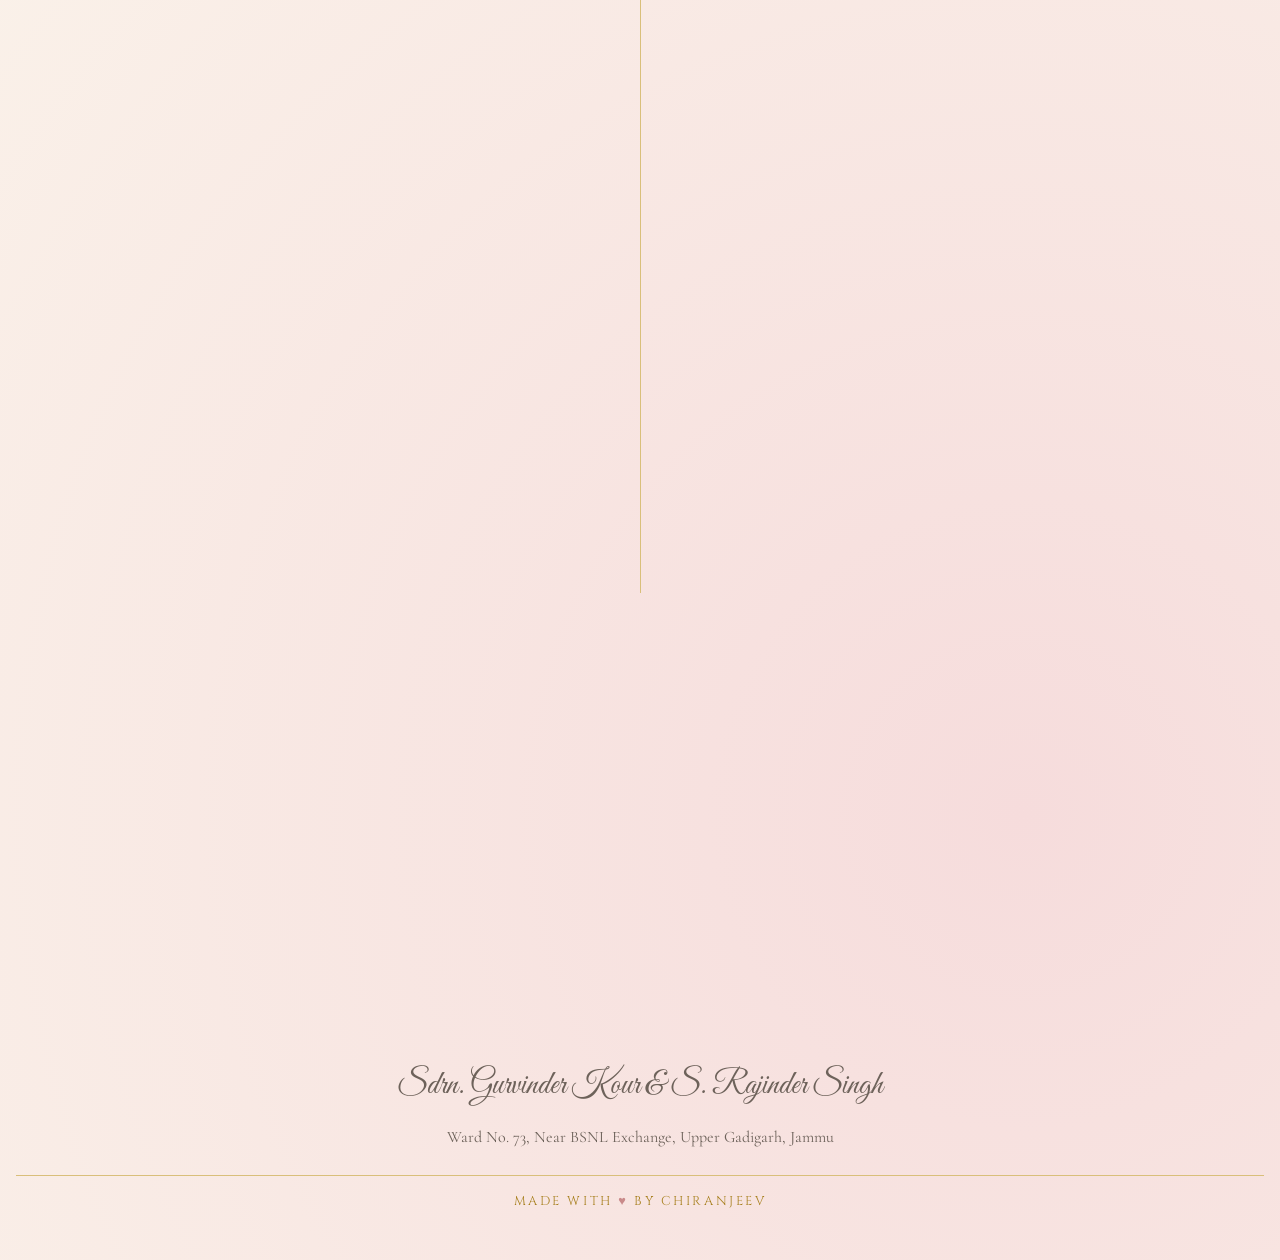
==== commit 9a7643af: "Update index.html" ====
--- a/index.html
+++ b/index.html
@@ -25,7 +25,10 @@
       <h1 class="names">Chiranjeev <small>weds</small> Ravneet</h1>
       <p class="date">Sunday, 22nd November, 2026</p>
       <p class="place">Jammu</p>
-      <div id="countdown" class="countdown" aria-live="polite"></div>
+      <div id="guest" class="guest" hidden>
+        <p class="guest-name"></p>
+        <p class="guest-sub"></p>
+      </div>
       <a href="#invitation" class="scroll-hint">Scroll to open ↓</a>
     </div>
   </header>
--- a/style.css
+++ b/style.css
@@ -134,6 +134,32 @@
 .heart { color: var(--rose); }
 .credit { margin-top: 1.5rem; padding-top: 1rem; border-top: 1px solid var(--gold-soft); font-family: "Cinzel", serif; font-size: .8rem; letter-spacing: .2em; text-transform: uppercase; color: var(--gold); }
 
+/* ---------- Opening seal ---------- */
+.intro {
+  position: fixed; inset: 0; z-index: 100; border: 0; cursor: pointer; font: inherit; color: var(--ink);
+  display: flex; flex-direction: column; align-items: center; justify-content: center; gap: .9rem; padding: 1.5rem;
+  background:
+    radial-gradient(circle at 20% 15%, #f4e7d0 0, transparent 40%),
+    radial-gradient(circle at 80% 85%, #f6dcdc 0, transparent 40%),
+    var(--ivory);
+  transition: transform 1s cubic-bezier(.7, 0, .3, 1), opacity 1s ease;
+}
+.intro.open { transform: translateY(-100%); opacity: 0; pointer-events: none; }
+body.locked { overflow: hidden; }
+.intro-eyebrow { font-family: "Cinzel", serif; letter-spacing: .35em; font-size: .85rem; text-transform: uppercase; color: var(--gold); }
+.seal {
+  width: 132px; height: 132px; border-radius: 50%;
+  display: grid; place-items: center;
+  font-family: "Great Vibes", cursive; font-size: 2.3rem; color: #fff8e4;
+  background: radial-gradient(circle at 32% 28%, #e3c777, var(--gold) 70%);
+  box-shadow: 0 14px 30px rgba(120, 90, 30, .35), inset 0 0 0 6px rgba(255, 248, 228, .35), inset 0 0 0 8px rgba(255, 248, 228, .25);
+  animation: pulse 2.4s ease-in-out infinite;
+}
+.intro.open .seal { animation: none; transform: scale(1.3); opacity: 0; transition: transform .5s, opacity .5s; }
+.intro-for { font-family: "Great Vibes", cursive; font-size: clamp(2rem, 8vw, 2.8rem); line-height: 1.2; color: var(--ink); }
+.intro-tap { font-style: italic; color: var(--muted); }
+@keyframes pulse { 50% { transform: scale(1.06); } }
+
 /* ---------- Animation ---------- */
 .reveal { opacity: 0; transform: translateY(24px); transition: opacity .9s ease, transform .9s ease; }
 .reveal.in { opacity: 1; transform: none; }
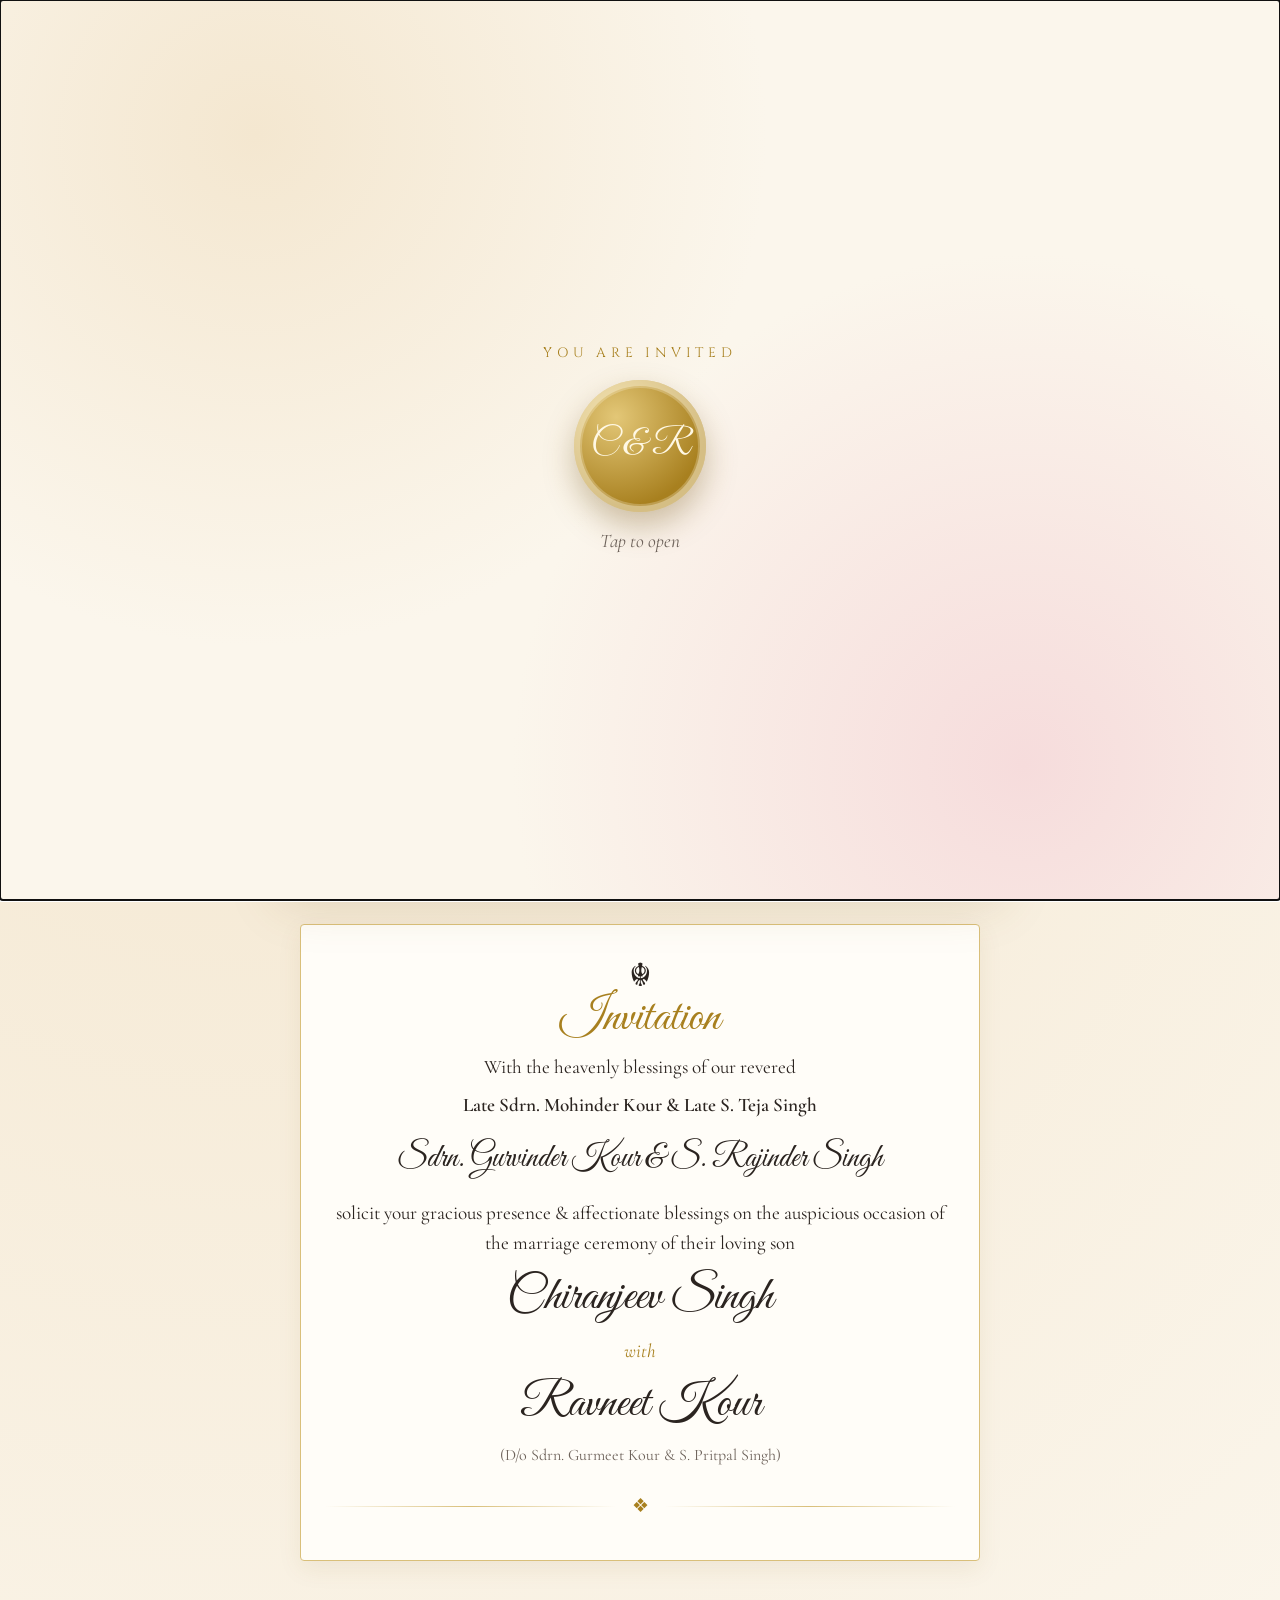
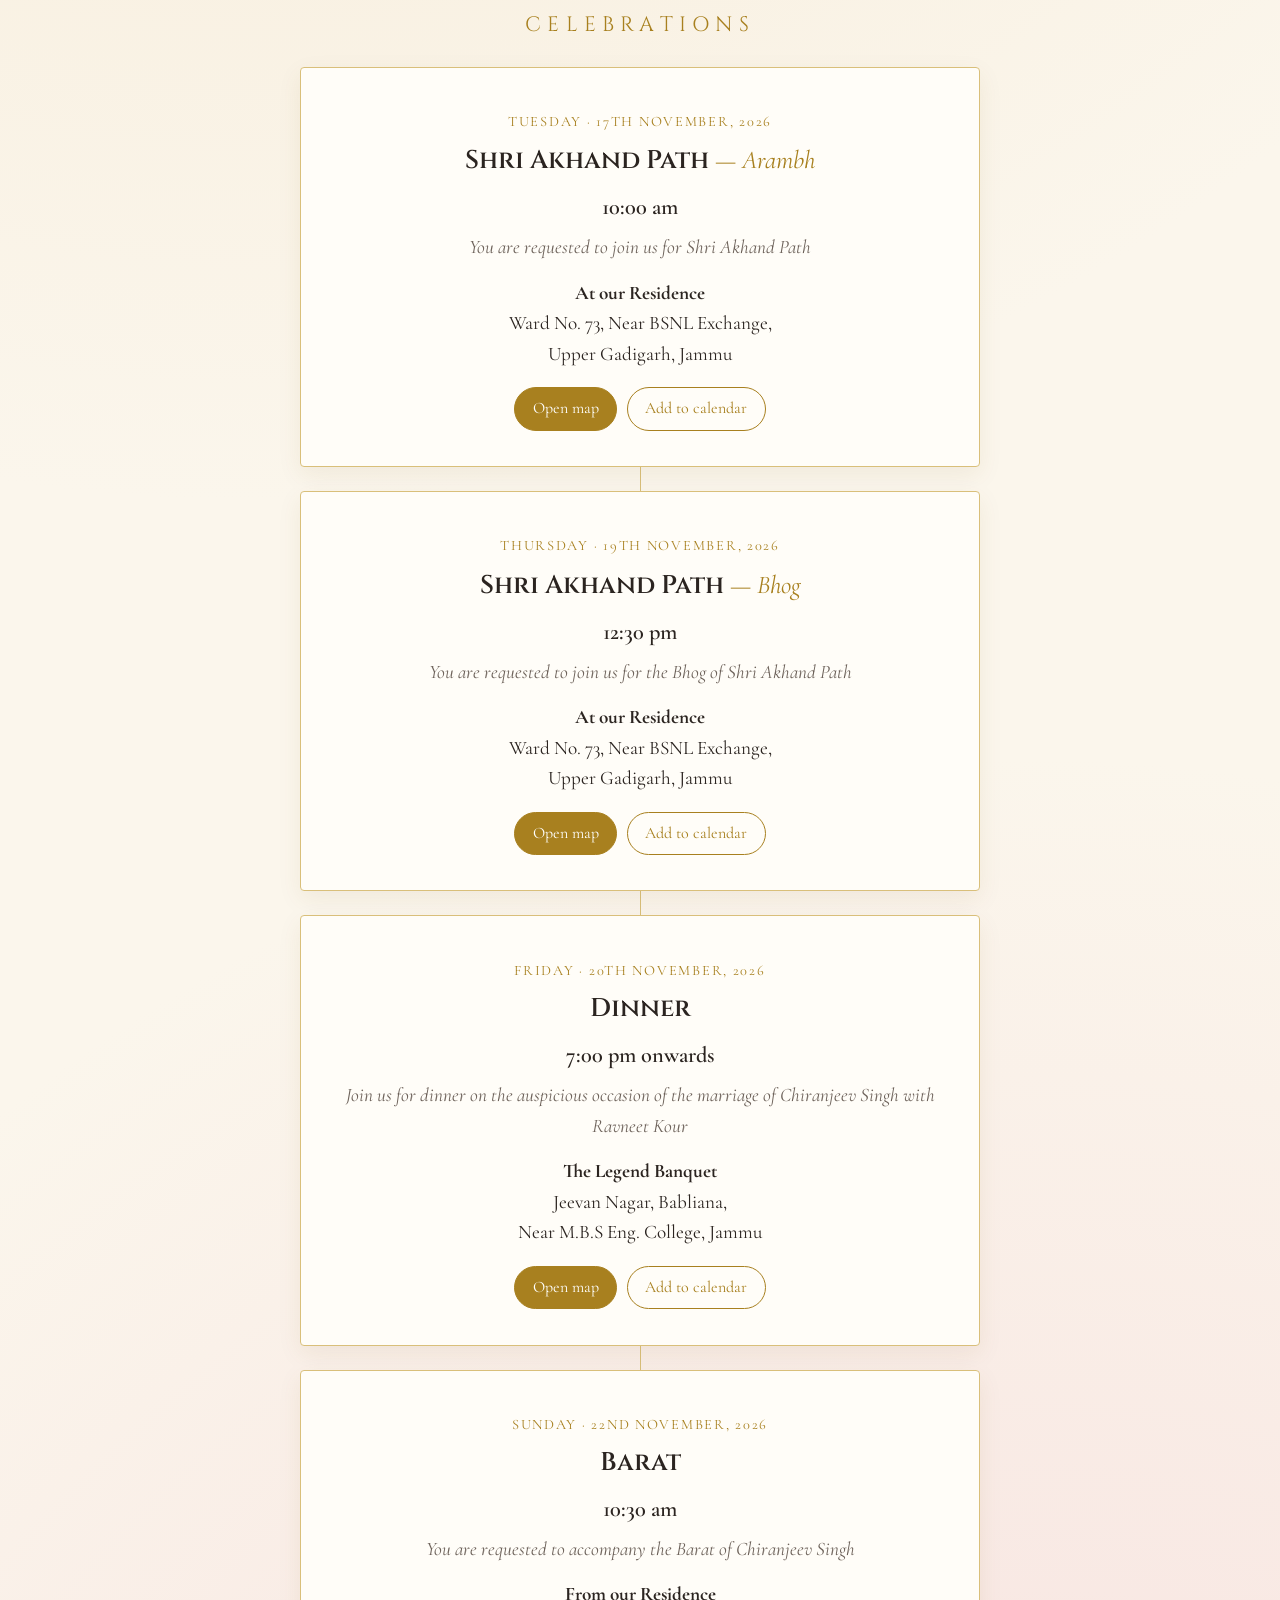
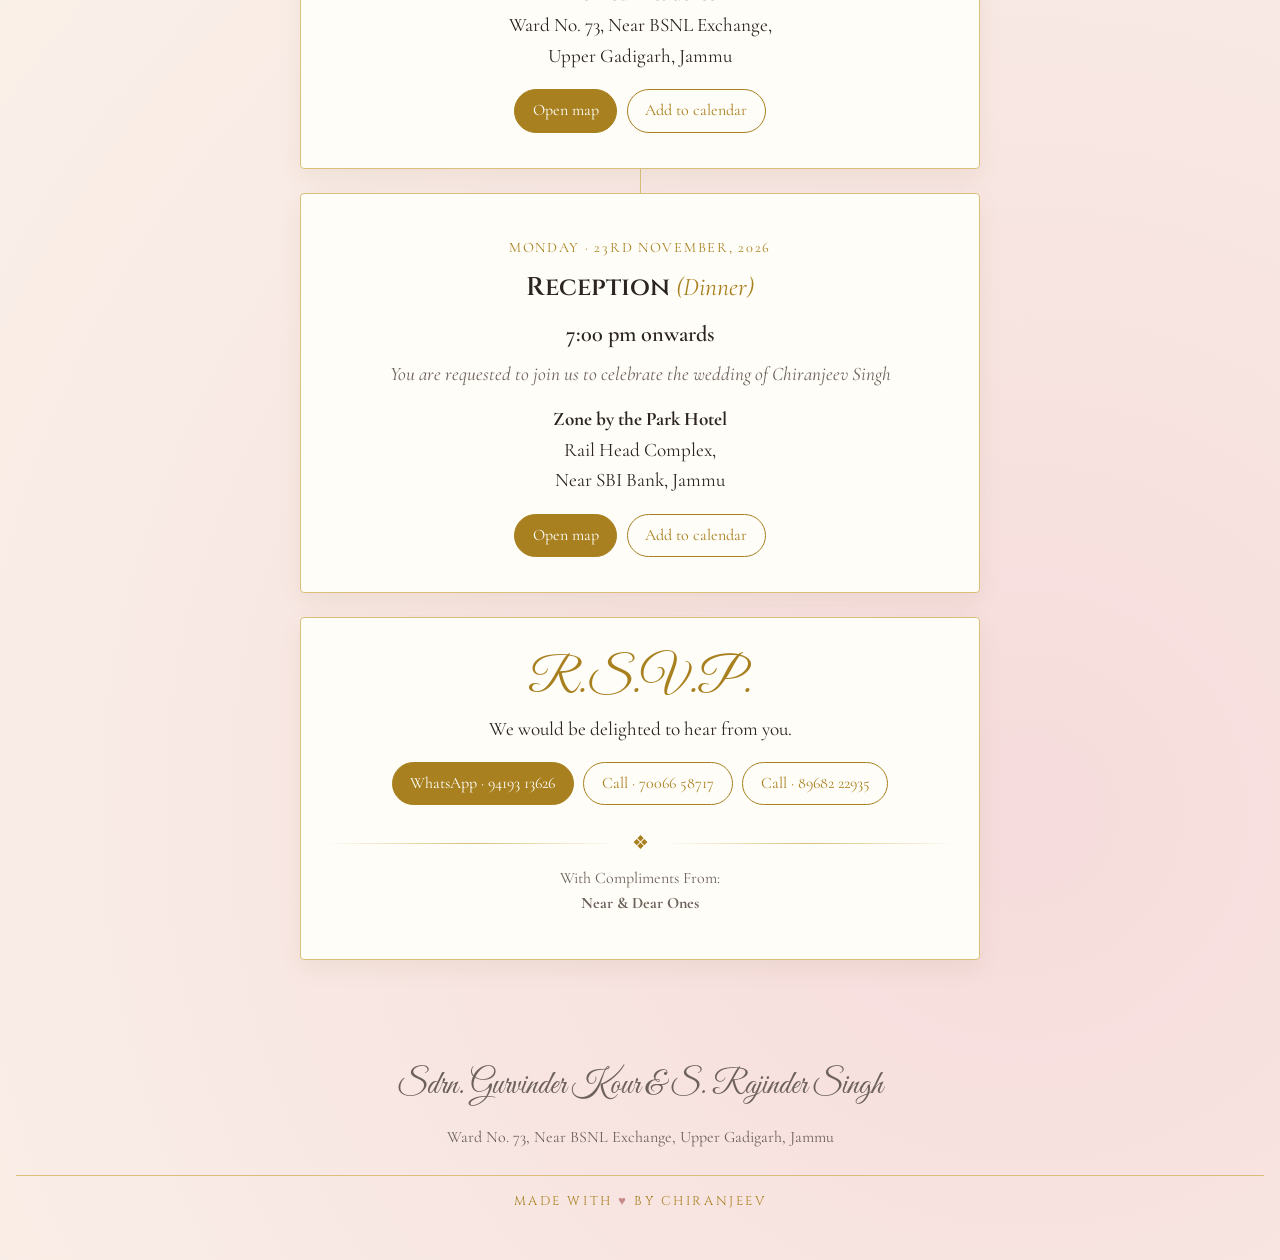
==== commit c53fb0c6: "Update index.html" ====
--- a/index.html
+++ b/index.html
@@ -22,7 +22,11 @@
       <div class="khanda">☬</div>
       <p class="eyebrow">Wedding Invitation</p>
       <div class="monogram"><span>C</span><i>&amp;</i><span>R</span></div>
-      <h1 class="names">Chiranjeev <small>weds</small> Ravneet</h1>
+      <h1 class="names">
+        <span>Chiranjeev</span>
+        <small>weds</small>
+        <span>Ravneet</span>
+      </h1>
       <p class="date">Sunday, 22nd November, 2026</p>
       <p class="place">Jammu</p>
       <div id="guest" class="guest" hidden>
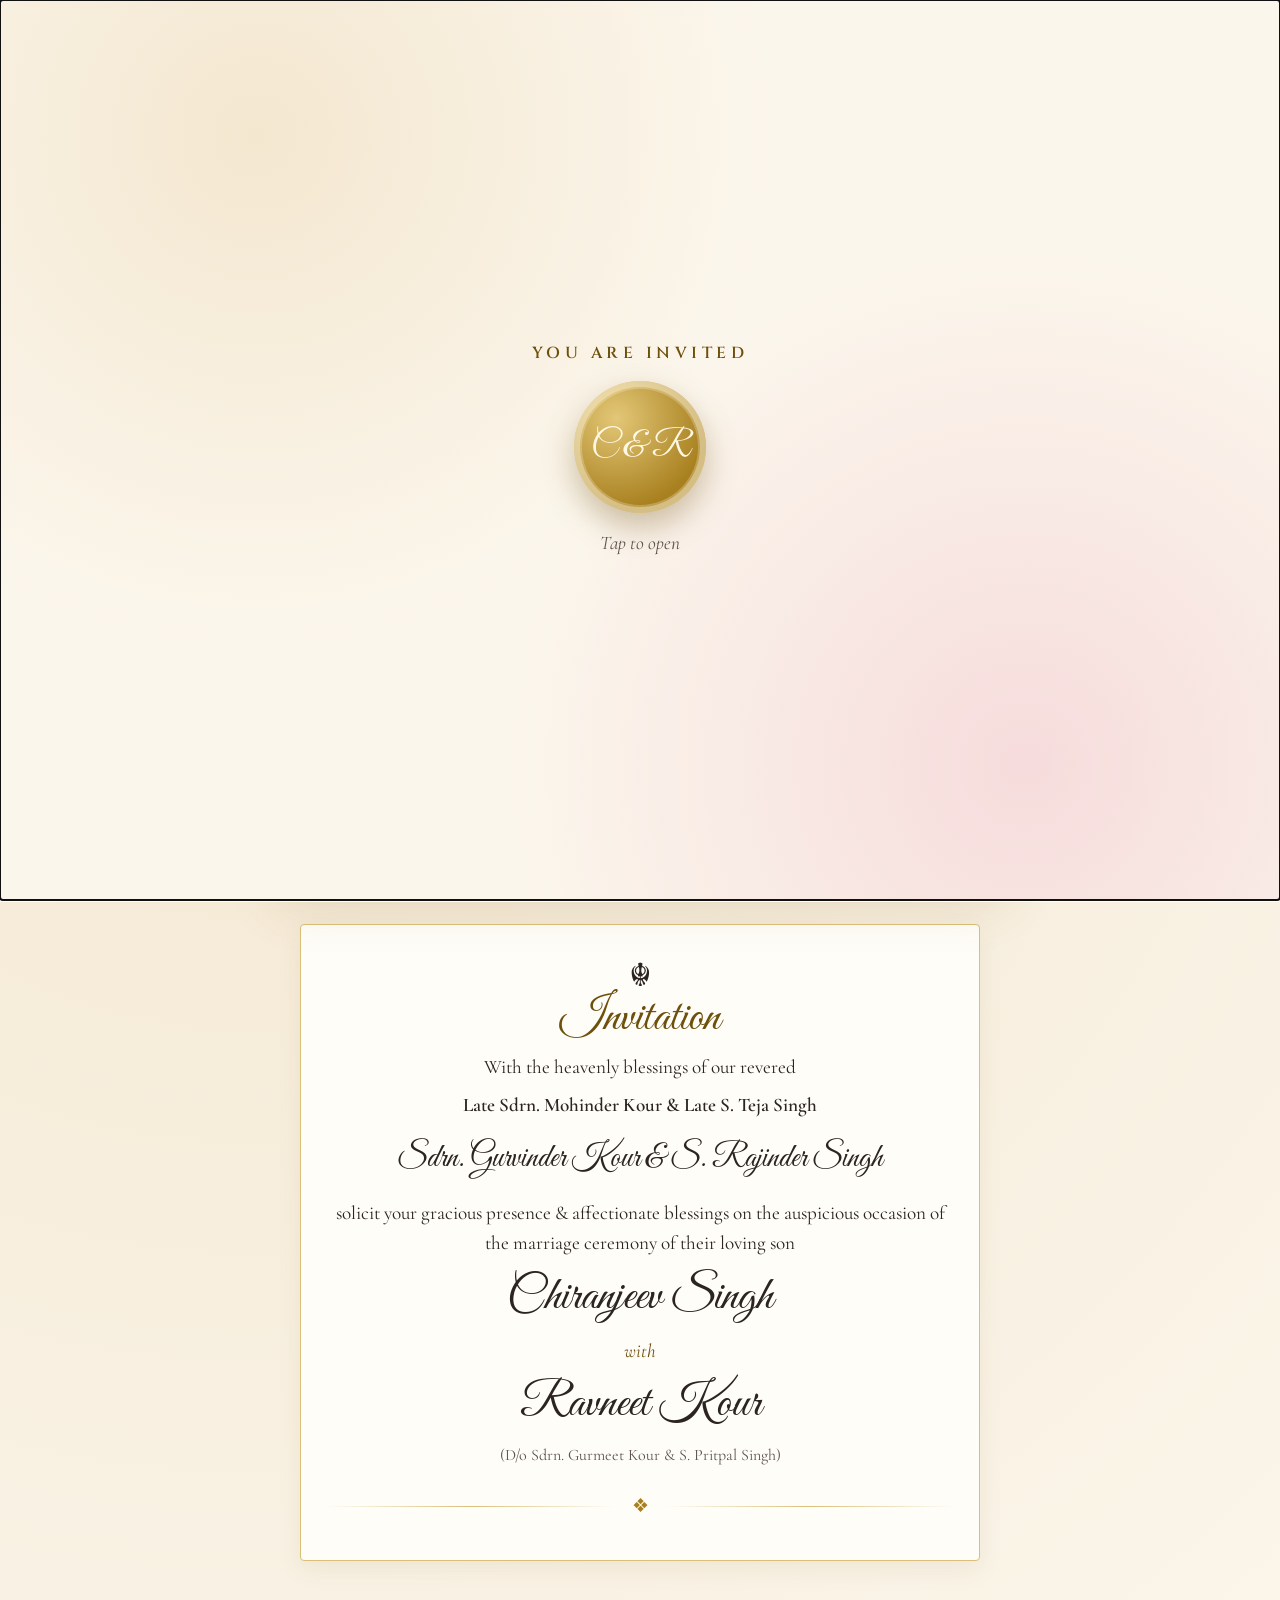
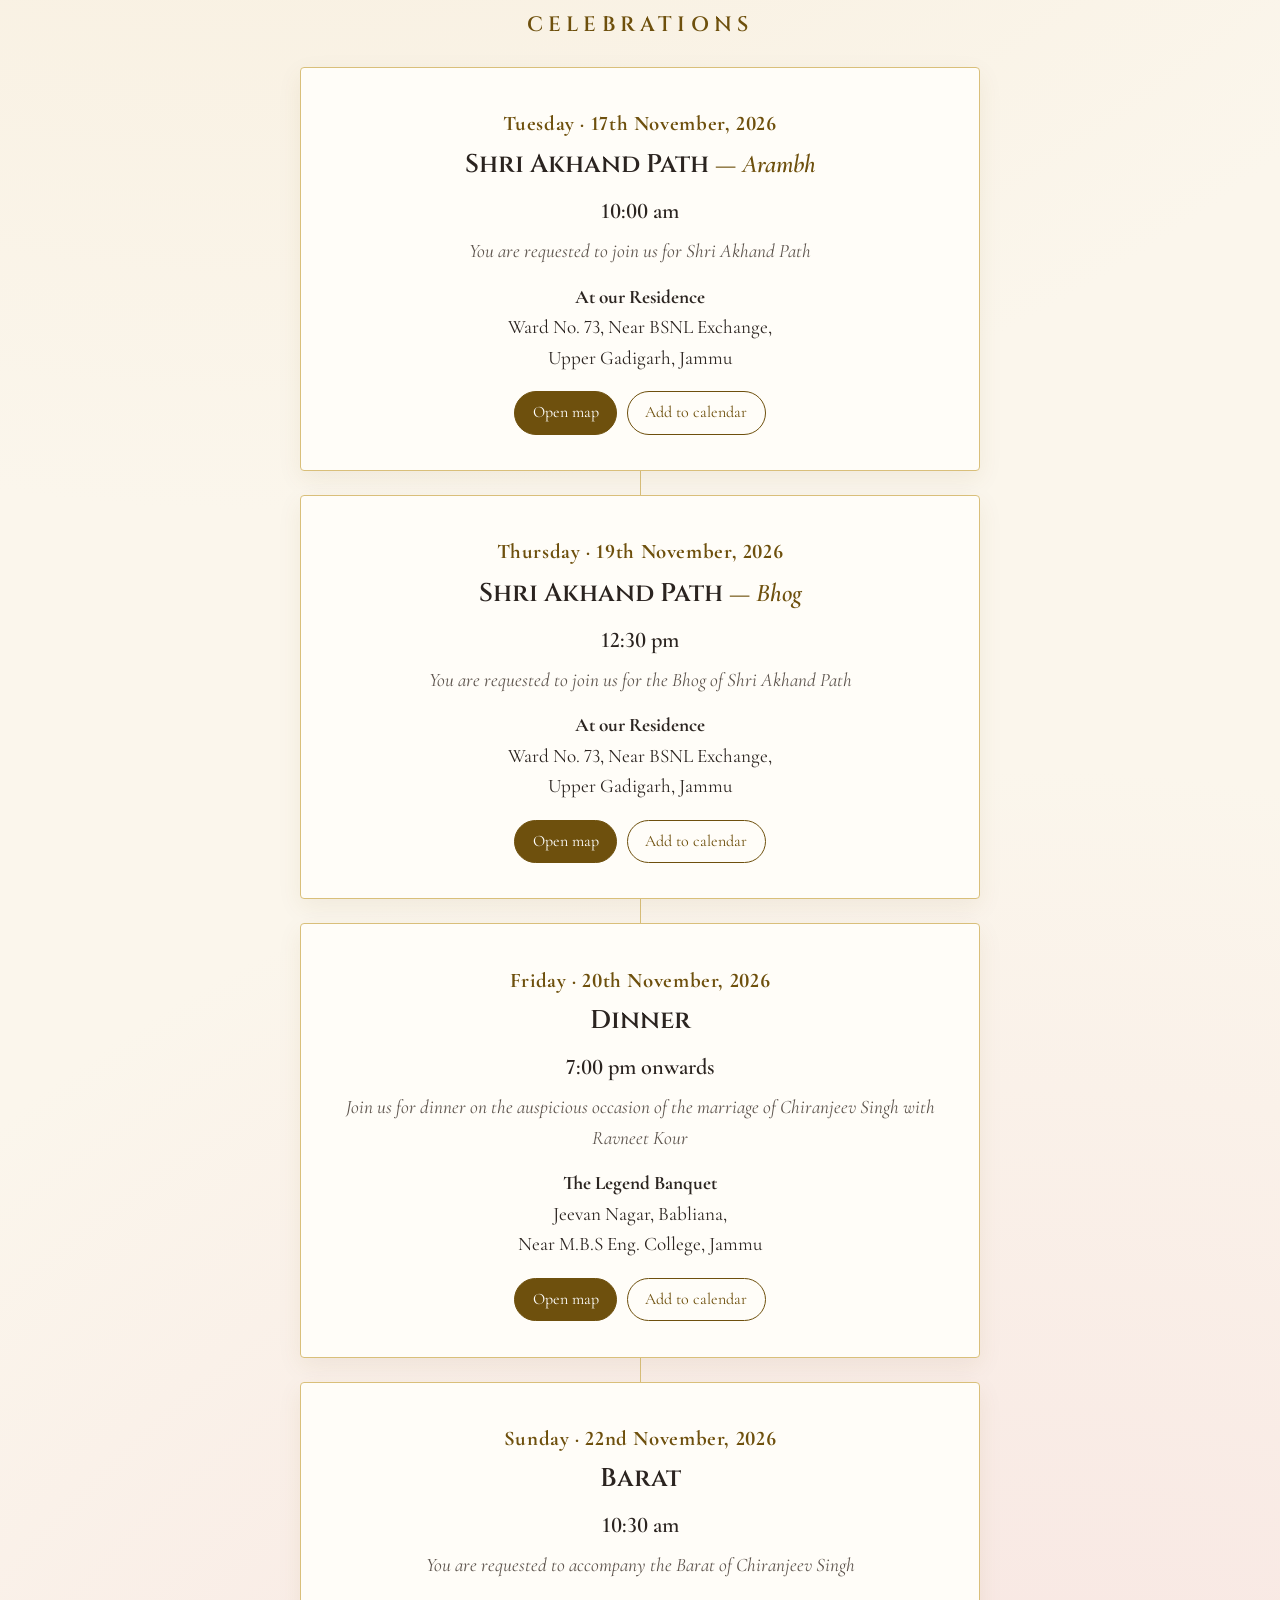
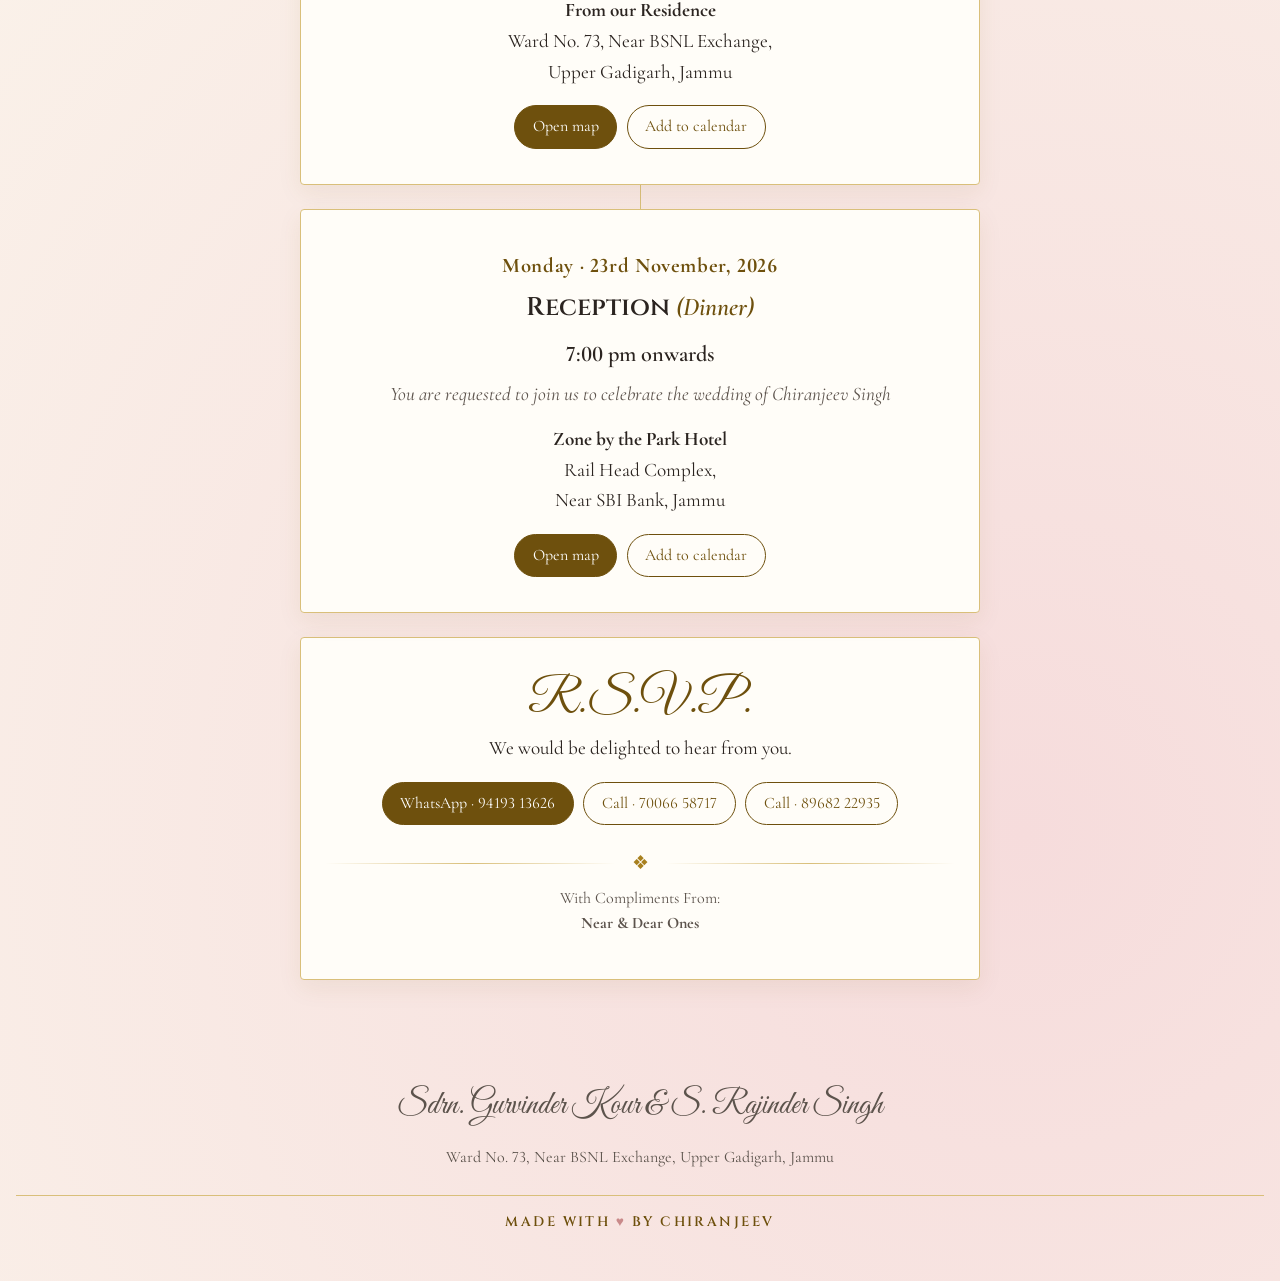
==== commit 4cd38336: "Add files via upload" ====
--- a/index.html
+++ b/index.html
@@ -29,10 +29,7 @@
       </h1>
       <p class="date">Sunday, 22nd November, 2026</p>
       <p class="place">Jammu</p>
-      <div id="guest" class="guest" hidden>
-        <p class="guest-name"></p>
-        <p class="guest-sub"></p>
-      </div>
+      <div id="countdown" class="countdown" aria-live="polite"></div>
       <a href="#invitation" class="scroll-hint">Scroll to open ↓</a>
     </div>
   </header>
--- a/style.css
+++ b/style.css
@@ -5,7 +5,9 @@
   --gold-soft: #d9bf7a;
   --rose: #c98a8a;
   --ink: #2b2420;
-  --muted: #6d625a;
+  --muted: #5c534c;
+  --gold-text: #6e500d; /* deeper antique gold for text: ~7:1 contrast on ivory (bright --gold is for borders/ornaments) */
+  --maroon: #7a2336;
 }
 
 * { box-sizing: border-box; margin: 0; padding: 0; }
@@ -21,6 +23,8 @@
     radial-gradient(circle at 80% 90%, #f6dcdc 0, transparent 40%),
     var(--ivory);
   text-align: center;
+  font-variant-numeric: lining-nums;
+  font-feature-settings: "lnum" 1;
 }
 
 .script, .script-line, .script-name, .names { font-family: "Great Vibes", cursive; font-weight: 400; }
@@ -55,9 +59,10 @@
 
 .eyebrow {
   font-family: "Cinzel", serif;
-  letter-spacing: .35em;
-  font-size: .95rem;
-  color: var(--gold);
+  letter-spacing: .28em;
+  font-size: 1rem;
+  font-weight: 600;
+  color: var(--gold-text);
   text-transform: uppercase;
 }
 
@@ -74,18 +79,29 @@
 }
 .monogram i { font-size: 1.8rem; color: var(--gold); font-style: normal; }
 
-.names { font-size: clamp(2.6rem, 9vw, 4.6rem); line-height: 1.15; }
-.names small { font-family: "Cinzel", serif; font-size: .3em; letter-spacing: .25em; color: var(--gold); text-transform: uppercase; padding: 0 .4em; }
+/* Names stacked on one centre line: Chiranjeev / — weds — / Ravneet */
+.names { display: flex; flex-direction: column; align-items: center; line-height: 1.05; margin: .3rem 0; }
+.names span { font-size: clamp(3.2rem, 13vw, 5rem); }
+.names small {
+  display: flex; align-items: center; gap: .9rem;
+  font-family: "Cinzel", serif; font-size: .95rem; font-weight: 600; letter-spacing: .45em; text-indent: .45em;
+  color: var(--gold-text); text-transform: uppercase; margin: .5rem 0;
+}
+.names small::before, .names small::after {
+  content: ""; width: clamp(36px, 12vw, 70px); height: 1px;
+  background: linear-gradient(90deg, transparent, var(--gold));
+}
+.names small::after { transform: scaleX(-1); }
 
 .date { font-size: 1.5rem; font-weight: 600; letter-spacing: .05em; }
 .place { color: var(--muted); letter-spacing: .3em; text-transform: uppercase; font-size: .95rem; }
 
 .guest { margin-top: 1rem; padding: .8rem 1.5rem 0; border-top: 1px solid var(--gold-soft); }
 .guest[hidden] { display: none; }
-.guest-name { font-family: "Great Vibes", cursive; font-size: clamp(1.9rem, 6vw, 2.6rem); line-height: 1.2; color: var(--ink); }
-.guest-sub { font-family: "Cinzel", serif; letter-spacing: .3em; font-size: 1rem; color: var(--gold); }
+.guest-name { font-family: "Times New Roman", Times, serif; font-weight: 700; font-size: clamp(1.5rem, 5.5vw, 2rem); line-height: 1.25; color: var(--maroon); }
+.guest-sub { font-family: "Times New Roman", Times, serif; font-weight: 700; letter-spacing: .15em; font-size: clamp(1.1rem, 4vw, 1.4rem); line-height: 1.3; color: var(--maroon); }
 
-.scroll-hint { margin-top: 1.2rem; color: var(--gold); text-decoration: none; font-style: italic; animation: bob 2s ease-in-out infinite; }
+.scroll-hint { margin-top: 1.2rem; color: var(--gold-text); text-decoration: none; font-style: italic; animation: bob 2s ease-in-out infinite; }
 
 /* ---------- Content ---------- */
 main { width: min(100% - 2rem, 680px); margin: 0 auto; padding-bottom: 2rem; }
@@ -99,23 +115,23 @@
   box-shadow: 0 8px 24px rgba(120, 90, 30, .08);
 }
 .card p, .event p { margin: .45rem 0; }
-.card .script { font-size: 3rem; color: var(--gold); line-height: 1.1; }
+.card .script { font-size: 3rem; color: var(--gold-text); line-height: 1.1; }
 .strong { font-weight: 600; }
 .script-line { font-size: 2rem; margin: .8rem 0 !important; }
 .script-name { font-size: 3rem; line-height: 1.2; margin: .6rem 0 !important; }
-.with { font-style: italic; color: var(--gold); }
+.with { font-style: italic; color: var(--gold-text); }
 .small { font-size: 1rem; color: var(--muted); }
 
 .divider { margin: 1.4rem 0 .2rem; color: var(--gold); display: flex; align-items: center; gap: 1rem; }
 .divider::before, .divider::after { content: ""; flex: 1; height: 1px; background: linear-gradient(90deg, transparent, var(--gold-soft), transparent); }
 
-.section-title { font-family: "Cinzel", serif; font-weight: 400; letter-spacing: .3em; text-transform: uppercase; font-size: 1.3rem; color: var(--gold); margin: 3rem 0 1rem; }
+.section-title { font-family: "Cinzel", serif; font-weight: 600; letter-spacing: .25em; text-transform: uppercase; font-size: 1.3rem; color: var(--gold-text); margin: 3rem 0 1rem; }
 
 .timeline { position: relative; }
 .timeline::before { content: ""; position: absolute; left: 50%; top: 0; bottom: 0; width: 1px; background: var(--gold-soft); z-index: -1; }
 .event h3 { font-family: "Cinzel", serif; font-weight: 600; font-size: 1.6rem; color: var(--ink); margin: .3rem 0; }
-.event h3 em { font-family: "Cormorant Garamond", serif; font-weight: 400; color: var(--gold); }
-.when { color: var(--gold); letter-spacing: .12em; text-transform: uppercase; font-size: .9rem; }
+.event h3 em { font-family: "Cormorant Garamond", serif; font-weight: 600; color: var(--gold-text); }
+.when { color: var(--gold-text); font-weight: 700; letter-spacing: .03em; font-size: 1.3rem; line-height: 1.3; }
 .time { font-size: 1.4rem; font-weight: 600; }
 .invite { font-style: italic; color: var(--muted); }
 .venue { margin-top: .9rem !important; }
@@ -124,15 +140,15 @@
 .btn {
   font: inherit; font-size: 1rem; cursor: pointer;
   padding: .5rem 1.1rem; border-radius: 999px;
-  border: 1px solid var(--gold); background: var(--gold); color: #fff;
+  border: 1px solid var(--gold-text); background: var(--gold-text); color: #fff;
   text-decoration: none; transition: transform .15s, box-shadow .15s;
 }
-.btn.ghost { background: transparent; color: var(--gold); }
+.btn.ghost { background: transparent; color: var(--gold-text); }
 .btn:hover { transform: translateY(-2px); box-shadow: 0 6px 14px rgba(168, 128, 31, .25); }
 
 footer { padding: 2rem 1rem 3rem; color: var(--muted); }
 .heart { color: var(--rose); }
-.credit { margin-top: 1.5rem; padding-top: 1rem; border-top: 1px solid var(--gold-soft); font-family: "Cinzel", serif; font-size: .8rem; letter-spacing: .2em; text-transform: uppercase; color: var(--gold); }
+.credit { margin-top: 1.5rem; padding-top: 1rem; border-top: 1px solid var(--gold-soft); font-family: "Cinzel", serif; font-size: .85rem; font-weight: 600; letter-spacing: .18em; text-transform: uppercase; color: var(--gold-text); }
 
 /* ---------- Opening seal ---------- */
 .intro {
@@ -146,7 +162,7 @@
 }
 .intro.open { transform: translateY(-100%); opacity: 0; pointer-events: none; }
 body.locked { overflow: hidden; }
-.intro-eyebrow { font-family: "Cinzel", serif; letter-spacing: .35em; font-size: .85rem; text-transform: uppercase; color: var(--gold); }
+.intro-eyebrow { font-family: "Cinzel", serif; font-weight: 600; letter-spacing: .28em; font-size: 1rem; text-transform: uppercase; color: var(--gold-text); }
 .seal {
   width: 132px; height: 132px; border-radius: 50%;
   display: grid; place-items: center;
@@ -156,7 +172,7 @@
   animation: pulse 2.4s ease-in-out infinite;
 }
 .intro.open .seal { animation: none; transform: scale(1.3); opacity: 0; transition: transform .5s, opacity .5s; }
-.intro-for { font-family: "Great Vibes", cursive; font-size: clamp(2rem, 8vw, 2.8rem); line-height: 1.2; color: var(--ink); }
+.intro-for { font-family: "Times New Roman", Times, serif; font-weight: 700; font-size: clamp(1.5rem, 5.5vw, 2rem); line-height: 1.25; color: var(--ink); }
 .intro-tap { font-style: italic; color: var(--muted); }
 @keyframes pulse { 50% { transform: scale(1.06); } }
 
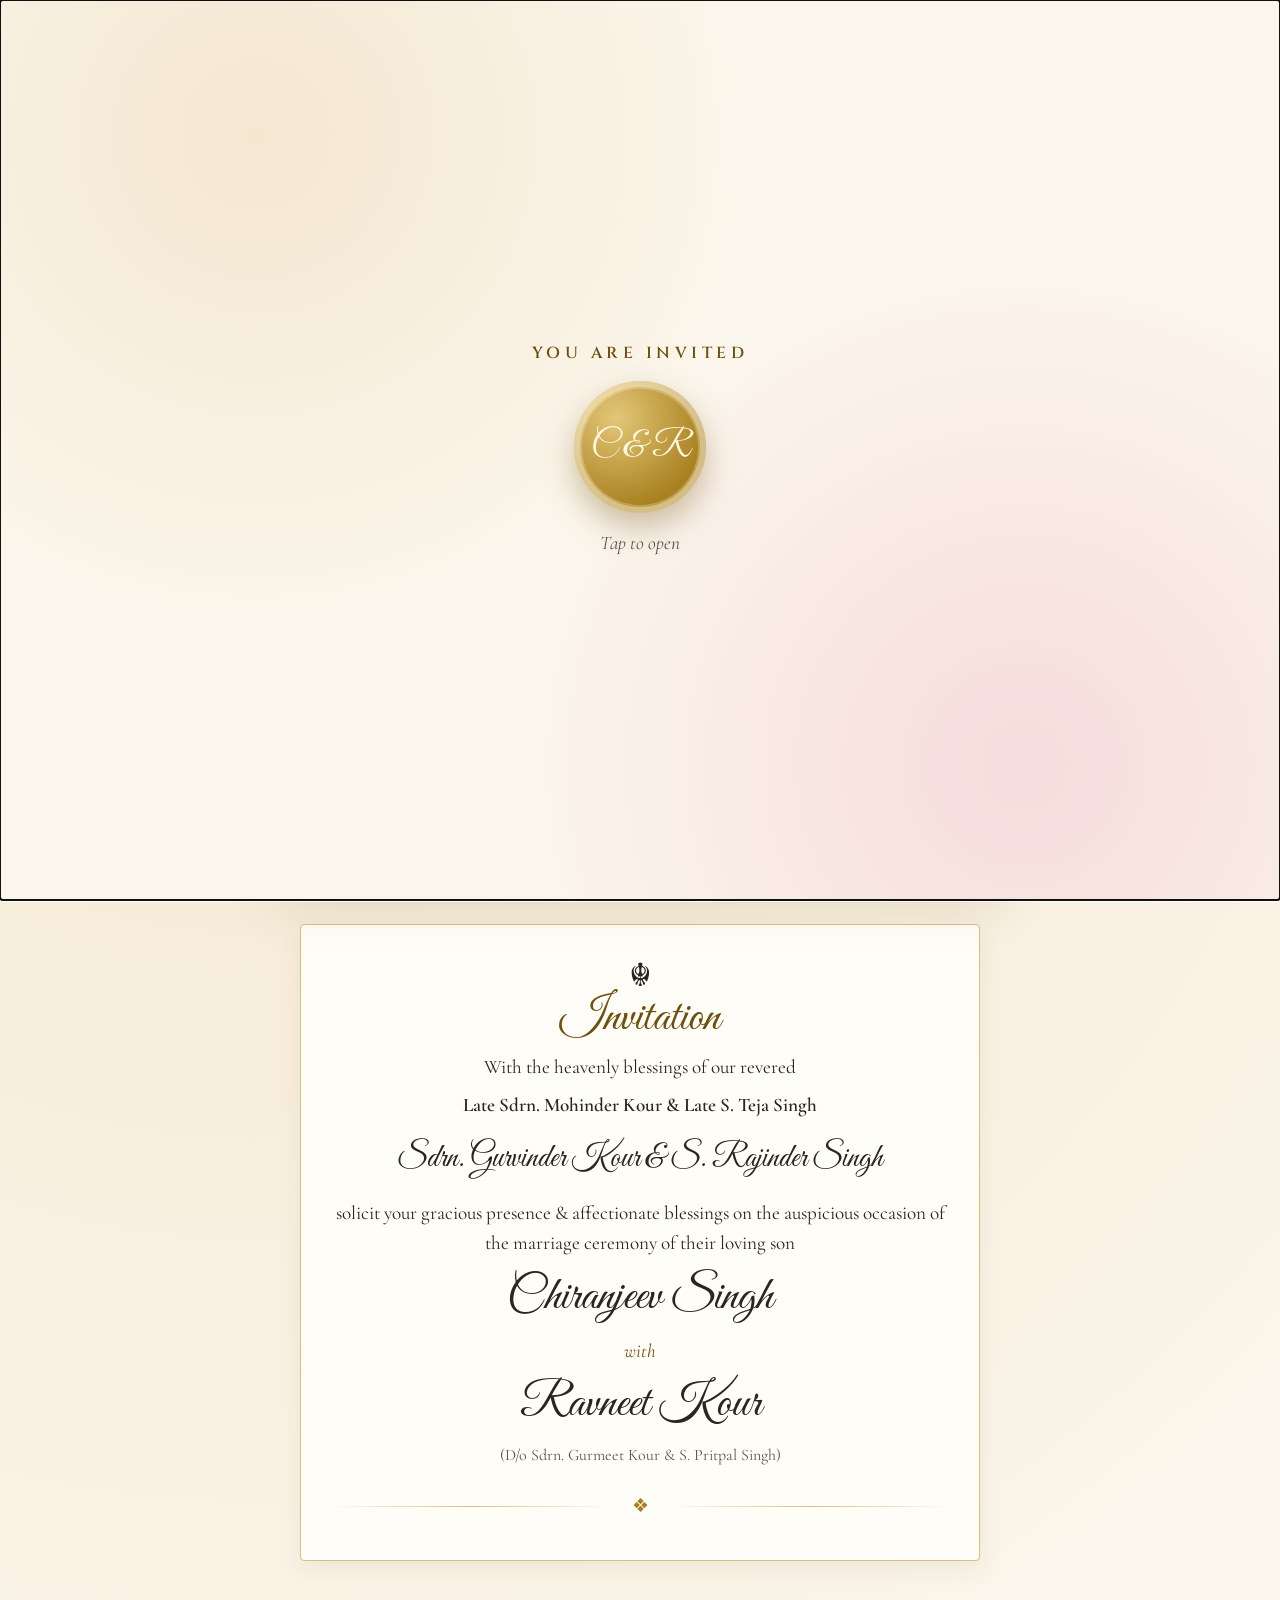
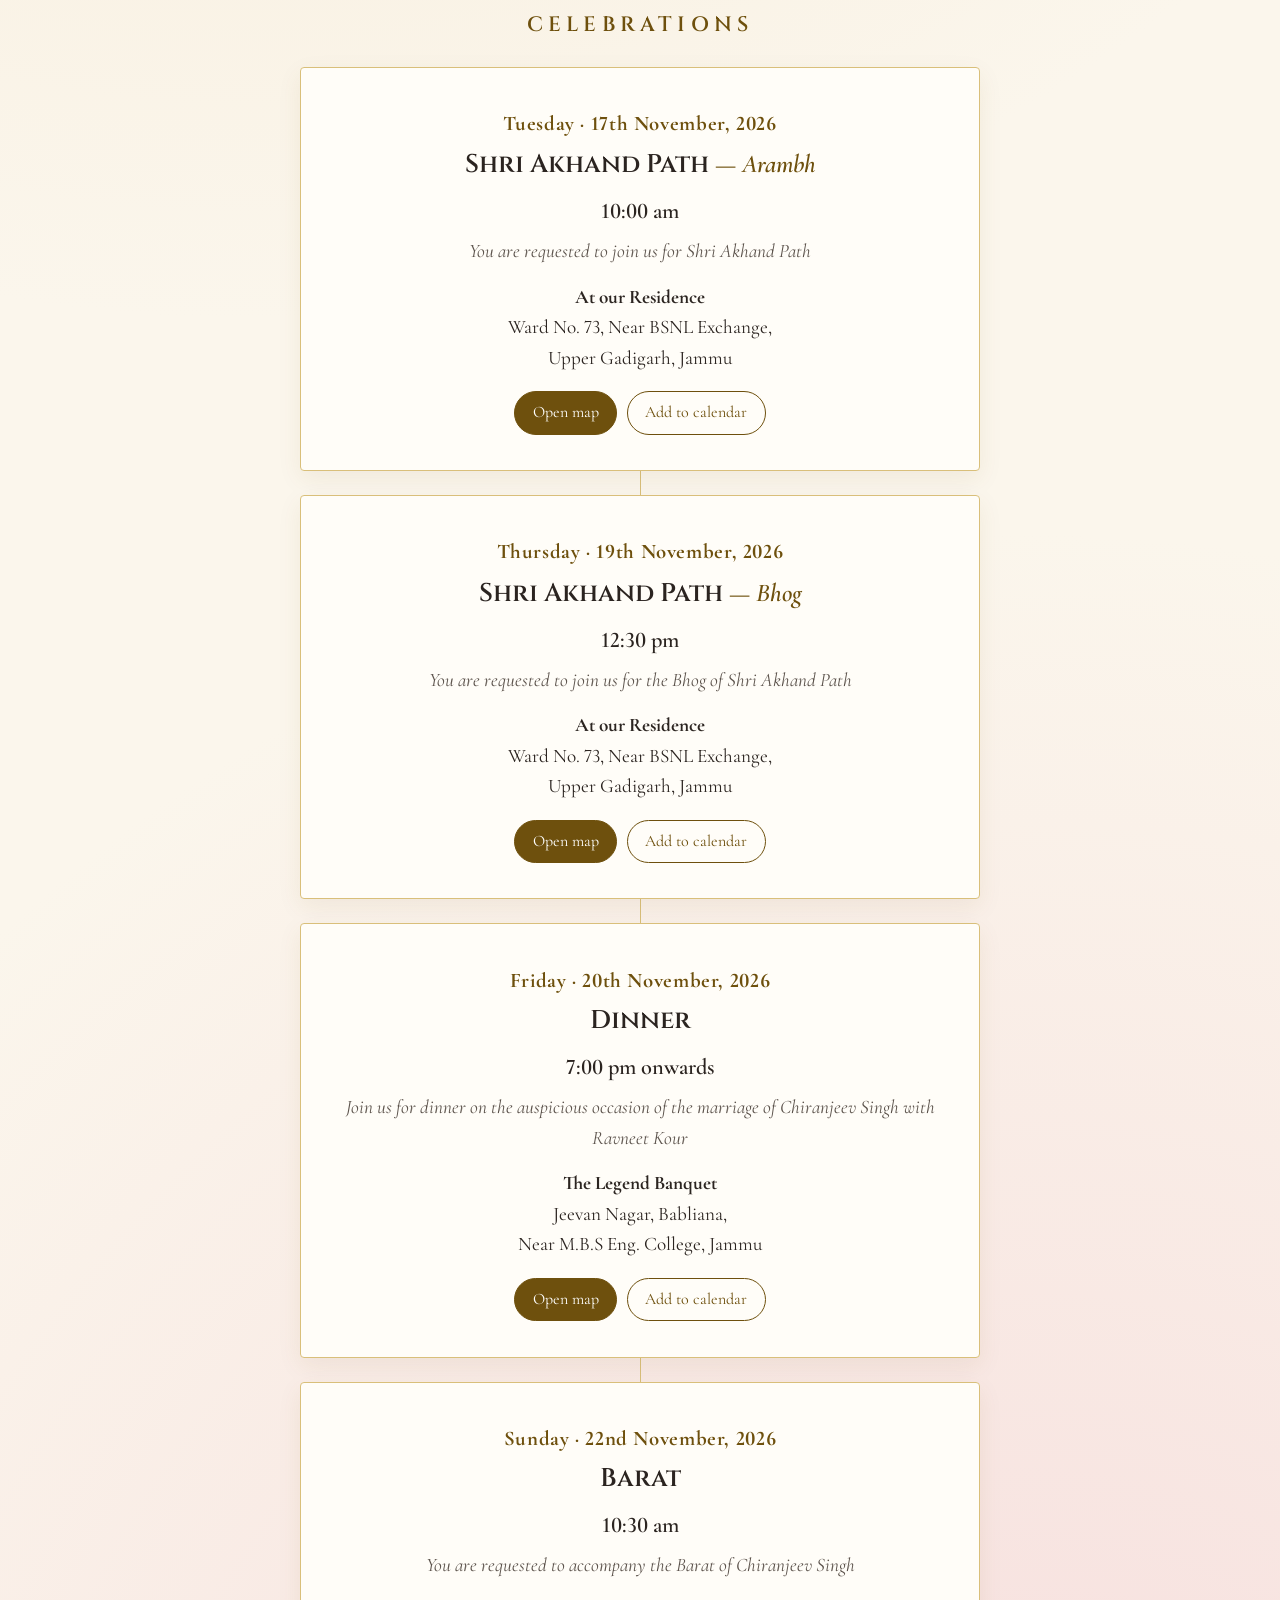
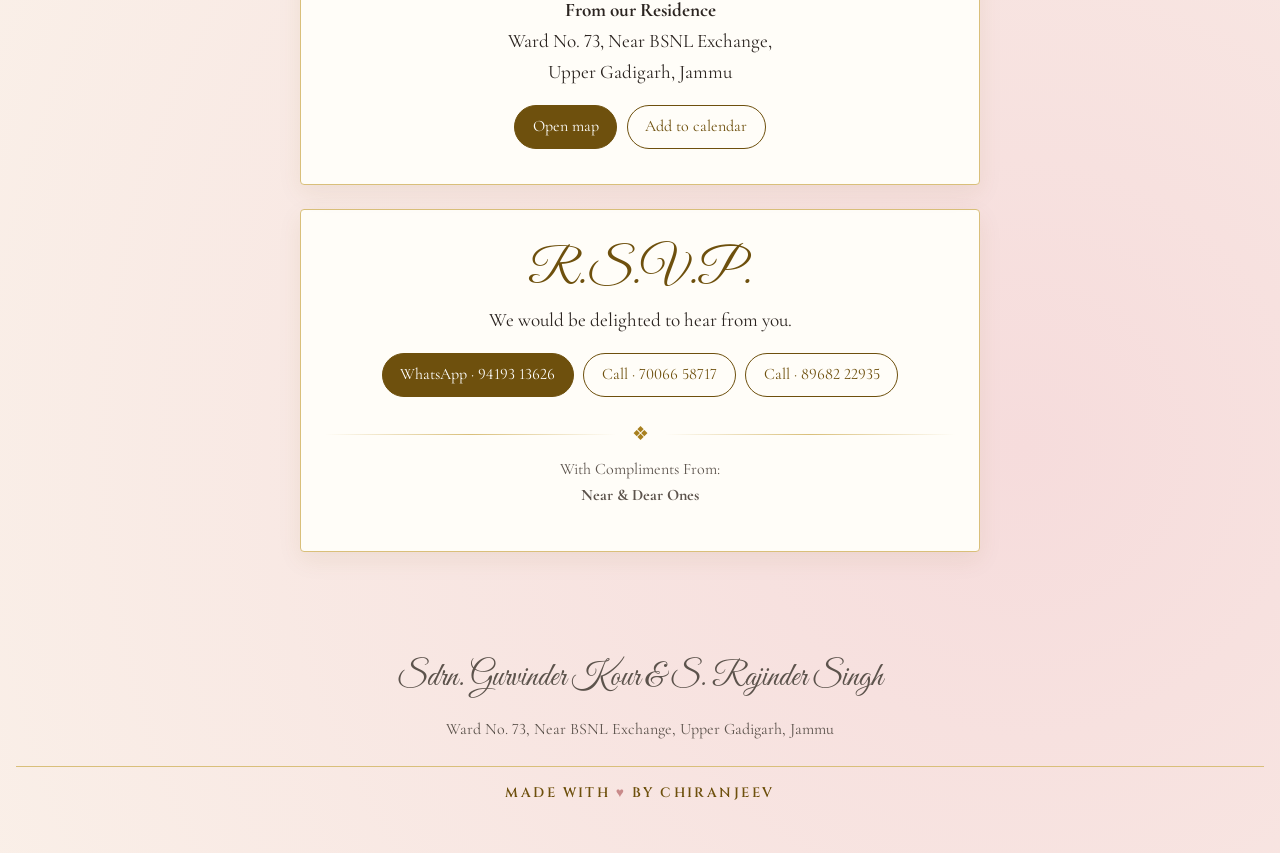
==== commit 89d292f0: "Update index.html" ====
--- a/index.html
+++ b/index.html
@@ -4,10 +4,10 @@
   <meta charset="UTF-8">
   <meta name="viewport" content="width=device-width, initial-scale=1">
   <title>Chiranjeev weds Ravneet · Wedding Invitation</title>
-  <meta name="description" content="You are warmly invited to the wedding of Chiranjeev Singh & Ravneet Kour — 17th to 23rd November, 2026, Jammu.">
+  <meta name="description" content="You are warmly invited to the wedding of Chiranjeev Singh & Ravneet Kour — 17th to 22nd November, 2026, Jammu.">
   <meta name="robots" content="noindex, nofollow">
   <meta property="og:title" content="Chiranjeev weds Ravneet">
-  <meta property="og:description" content="Wedding Invitation · 20th–23rd November, 2026 · Jammu">
+  <meta property="og:description" content="Wedding Invitation · 20th–22nd November, 2026 · Jammu">
   <meta property="og:type" content="website">
   <link rel="preconnect" href="https://fonts.googleapis.com">
   <link rel="preconnect" href="https://fonts.gstatic.com" crossorigin>
@@ -102,17 +102,6 @@
         </div>
       </article>
 
-      <article class="event reveal" data-key="reception">
-        <p class="when">Monday · 23rd November, 2026</p>
-        <h3>Reception <em>(Dinner)</em></h3>
-        <p class="time">7:00 pm onwards</p>
-        <p class="invite">You are requested to join us to celebrate the wedding of Chiranjeev Singh</p>
-        <p class="venue"><b>Zone by the Park Hotel</b><br>Rail Head Complex,<br>Near SBI Bank, Jammu</p>
-        <div class="actions">
-          <a class="btn" target="_blank" rel="noopener" data-map="Zone by The Park Hotel, Rail Head Complex, Near SBI Bank, Jammu">Open map</a>
-          <button class="btn ghost" data-cal="reception">Add to calendar</button>
-        </div>
-      </article>
     </div>
 
     <!-- RSVP -->
--- a/style.css
+++ b/style.css
@@ -96,10 +96,14 @@
 .date { font-size: 1.5rem; font-weight: 600; letter-spacing: .05em; }
 .place { color: var(--muted); letter-spacing: .3em; text-transform: uppercase; font-size: .95rem; }
 
-.guest { margin-top: 1rem; padding: .8rem 1.5rem 0; border-top: 1px solid var(--gold-soft); }
-.guest[hidden] { display: none; }
-.guest-name { font-family: "Times New Roman", Times, serif; font-weight: 700; font-size: clamp(1.5rem, 5.5vw, 2rem); line-height: 1.25; color: var(--maroon); }
-.guest-sub { font-family: "Times New Roman", Times, serif; font-weight: 700; letter-spacing: .15em; font-size: clamp(1.1rem, 4vw, 1.4rem); line-height: 1.3; color: var(--maroon); }
+.countdown { display: flex; gap: .7rem; margin-top: 1rem; flex-wrap: wrap; justify-content: center; }
+.countdown div {
+  min-width: 70px; padding: .55rem .3rem;
+  border: 1px solid var(--gold); border-radius: 6px;
+  font-size: .8rem; font-weight: 600; text-transform: uppercase; letter-spacing: .15em; color: var(--muted);
+}
+.countdown b { display: block; font-family: "Cinzel", serif; font-size: 1.7rem; color: var(--gold-text); letter-spacing: 0; line-height: 1.2; }
+.countdown .done { border: none; font-size: 1.2rem; font-weight: 600; text-transform: none; letter-spacing: 0; color: var(--gold-text); }
 
 .scroll-hint { margin-top: 1.2rem; color: var(--gold-text); text-decoration: none; font-style: italic; animation: bob 2s ease-in-out infinite; }
 
@@ -172,7 +176,8 @@
   animation: pulse 2.4s ease-in-out infinite;
 }
 .intro.open .seal { animation: none; transform: scale(1.3); opacity: 0; transition: transform .5s, opacity .5s; }
-.intro-for { font-family: "Times New Roman", Times, serif; font-weight: 700; font-size: clamp(1.5rem, 5.5vw, 2rem); line-height: 1.25; color: var(--ink); }
+.intro-for { font-family: "Times New Roman", Times, serif; font-weight: 700; font-size: clamp(1.5rem, 5.5vw, 2rem); line-height: 1.25; color: var(--maroon); }
+.intro-sub { font-family: "Great Vibes", cursive; font-weight: 400; font-size: clamp(1.5rem, 5.5vw, 2rem); line-height: 1.2; color: var(--maroon); margin-top: -.4rem; }
 .intro-tap { font-style: italic; color: var(--muted); }
 @keyframes pulse { 50% { transform: scale(1.06); } }
 
